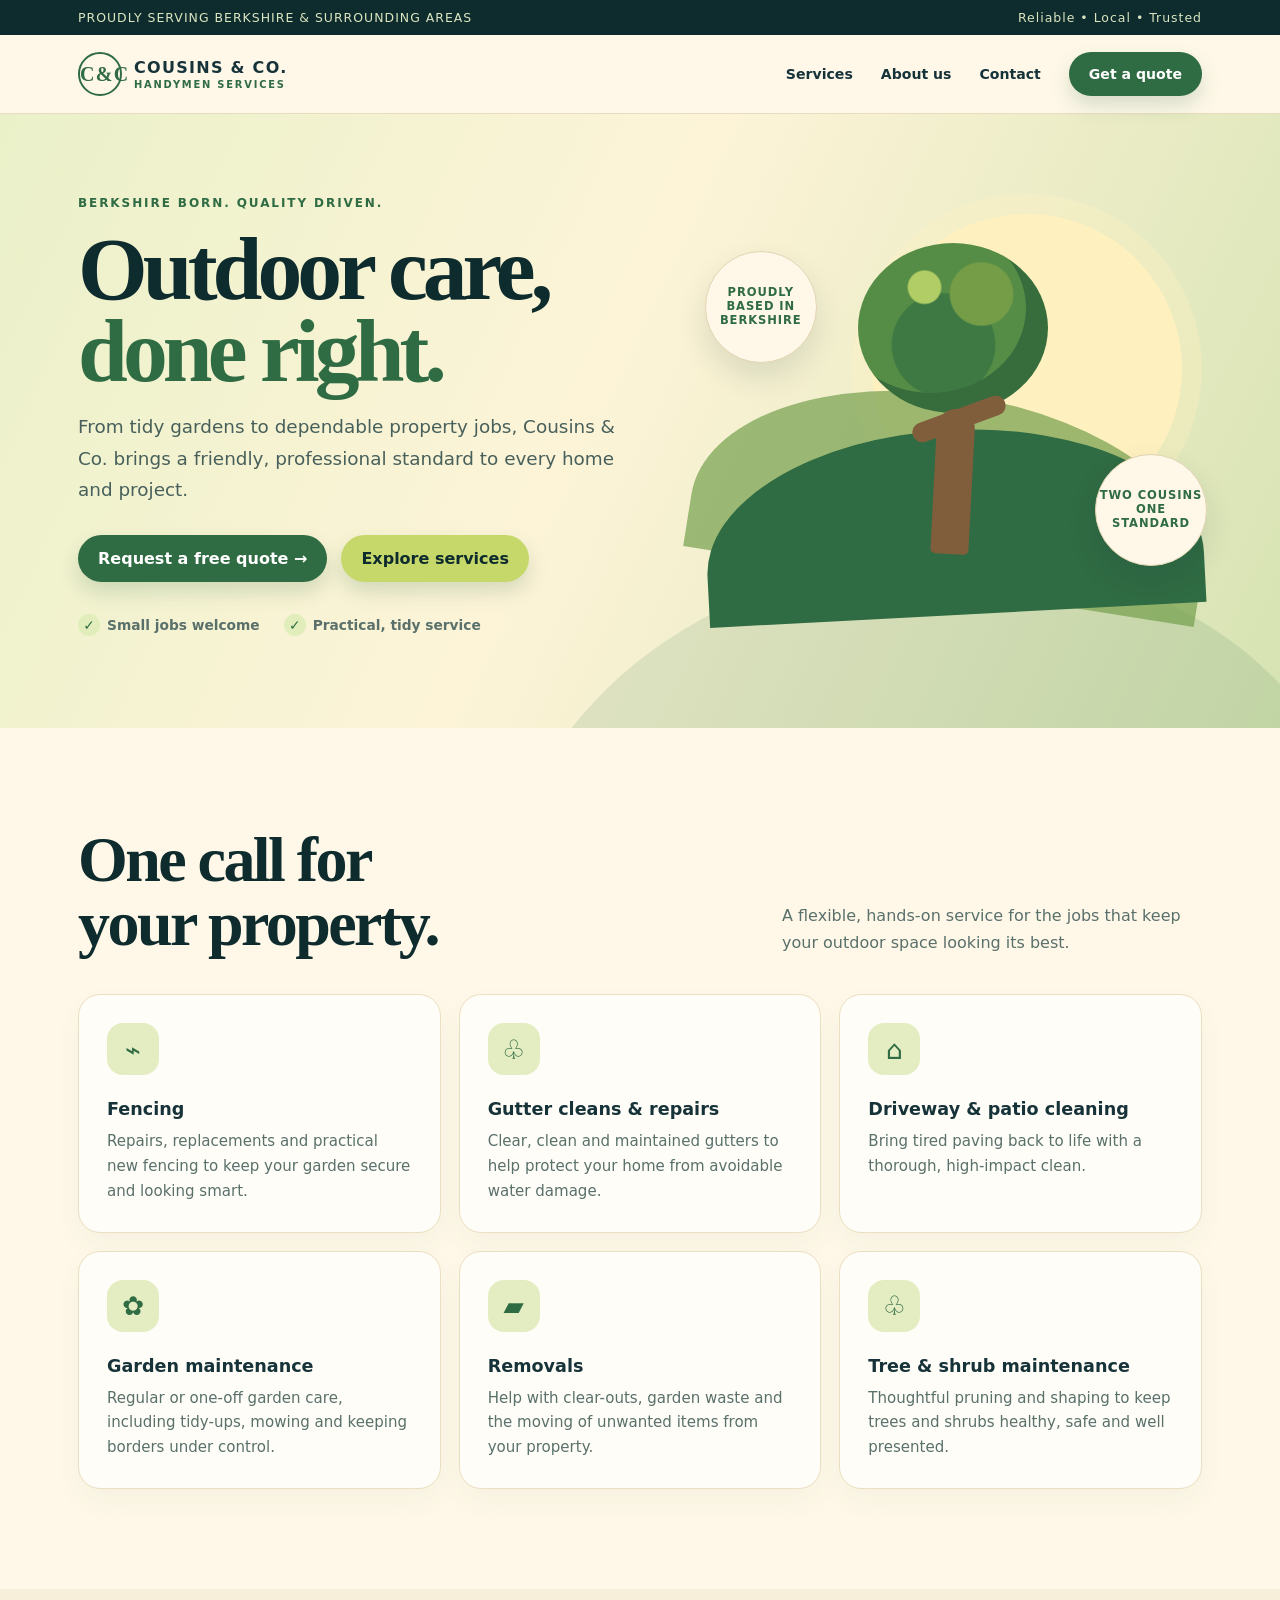
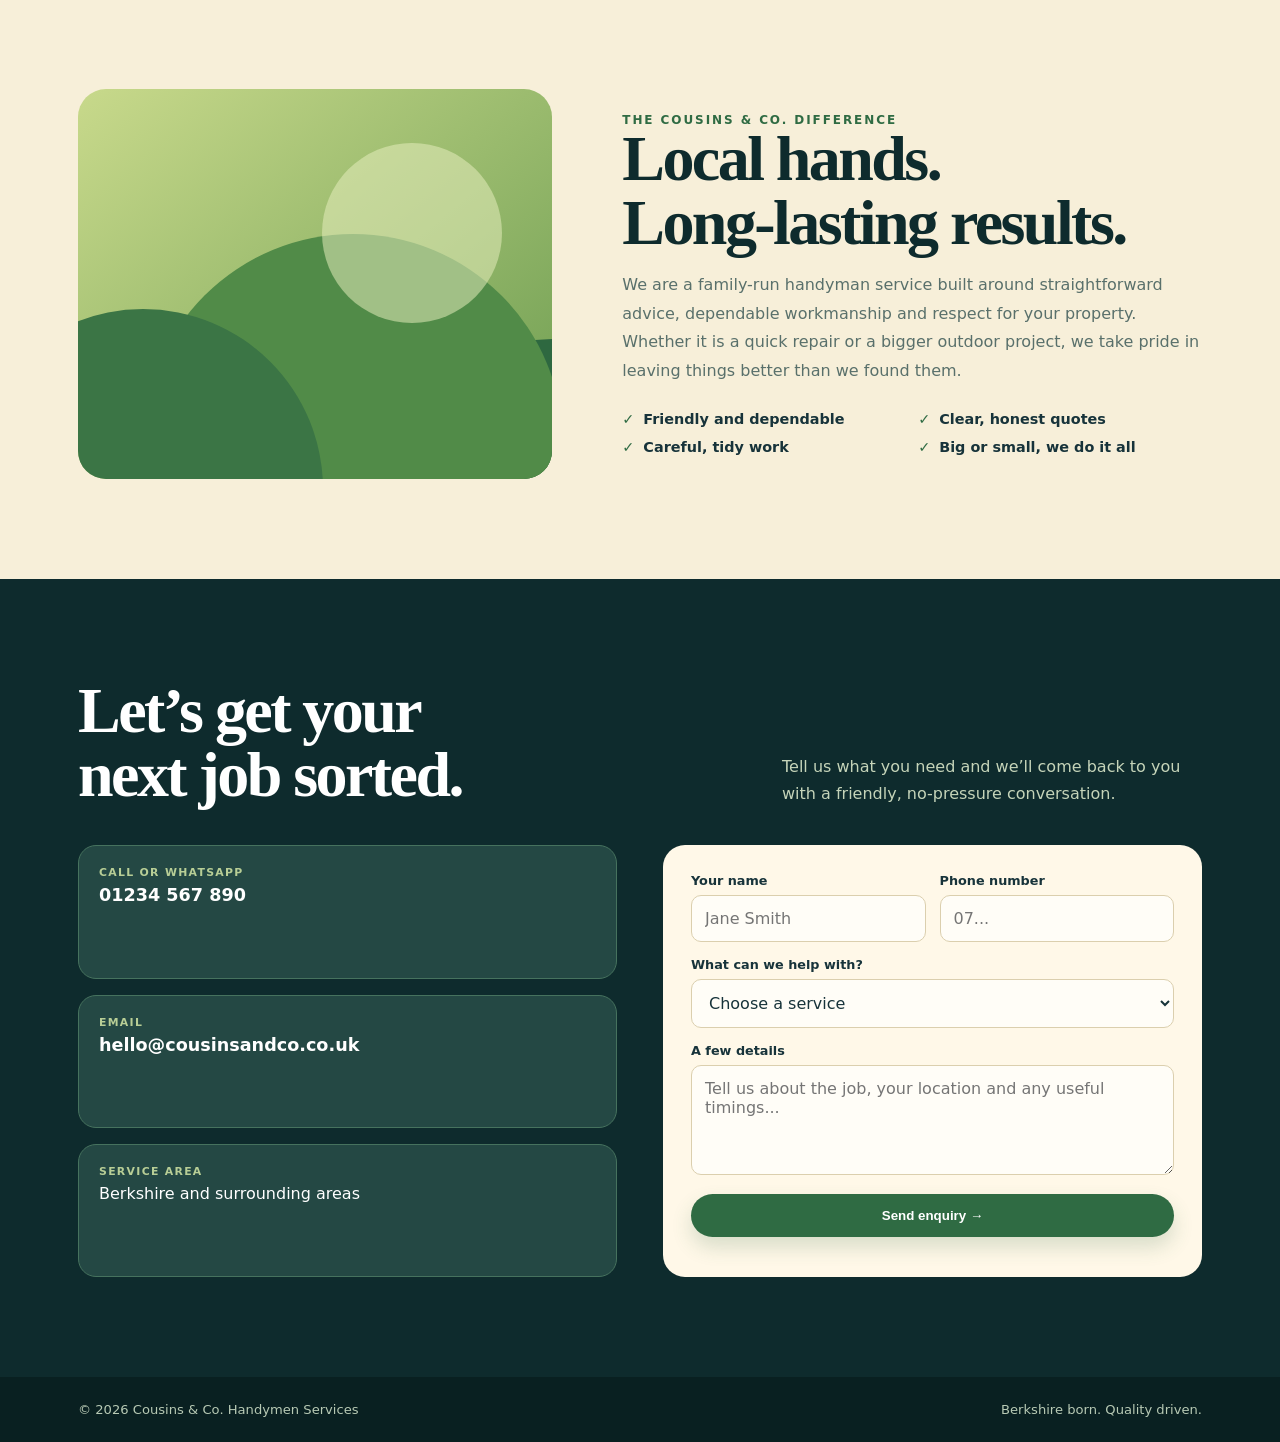
==== index.html @ 0cffedc6 "Rename cousins-and-co-draft.html to index.html" ====
<!doctype html>
<html lang="en">
<head>
<meta charset="utf-8" />
<meta name="viewport" content="width=device-width, initial-scale=1" />
<title>Cousins & Co. | Handymen Services</title>
<meta name="description" content="Cousins & Co. — reliable, local handyman and outdoor care services across Berkshire." />
<style>
:root{--ink:#17333a;--deep:#0e2b2d;--forest:#2f6b43;--leaf:#7ea84d;--lime:#c7d86b;--cream:#fff8e8;--sand:#f1ddae;--muted:#59706b;--white:#fff}*{box-sizing:border-box}html{scroll-behavior:smooth}body{margin:0;color:var(--ink);font-family:Inter,ui-sans-serif,system-ui,-apple-system,"Segoe UI",sans-serif;background:var(--cream)}a{text-decoration:none;color:inherit}.container{max-width:1180px;margin:auto;padding:0 28px}.topline{background:var(--deep);color:#dbe6c0;font-size:.78rem;letter-spacing:.08em}.topline .container{display:flex;justify-content:space-between;gap:20px;padding-top:10px;padding-bottom:10px}.nav{position:sticky;top:0;z-index:10;background:rgba(255,248,232,.94);backdrop-filter:blur(12px);border-bottom:1px solid #eadcbf}.nav .container{height:78px;display:flex;align-items:center;justify-content:space-between}.brand{display:flex;align-items:center;gap:12px;font-weight:900;letter-spacing:.08em}.brandmark{width:44px;height:44px;border:2px solid var(--forest);border-radius:50%;display:grid;place-items:center;color:var(--forest);font-family:Georgia,serif;font-size:20px}.brand small{display:block;color:var(--forest);font-size:.62rem;letter-spacing:.18em;margin-top:2px}.links{display:flex;align-items:center;gap:28px;font-size:.88rem;font-weight:700}.links a:hover{color:var(--forest)}.button{display:inline-flex;align-items:center;justify-content:center;gap:8px;padding:14px 20px;border-radius:999px;background:var(--forest);color:#fff;font-weight:800;border:0;box-shadow:0 10px 20px #2f6b4330;transition:.2s}.button:hover{background:#245536;transform:translateY(-2px)}.button.alt{background:var(--lime);color:var(--deep)}.hero{position:relative;overflow:hidden;background:linear-gradient(115deg,#eaf1c9 0%,#fdf4d8 46%,#d6e3b2 100%);padding:82px 0 92px}.hero:after{content:"";position:absolute;inset:auto -5% -170px 38%;height:340px;background:var(--forest);border-radius:50% 50% 0 0/100% 100% 0 0;opacity:.12;transform:rotate(-6deg)}.hero-grid{display:grid;grid-template-columns:1.06fr .94fr;align-items:center;gap:66px;position:relative;z-index:1}.eyebrow{color:var(--forest);font-weight:900;letter-spacing:.16em;text-transform:uppercase;font-size:.75rem}.hero h1{font-family:Georgia,serif;font-size:clamp(3.1rem,7vw,6.2rem);line-height:.92;margin:18px 0;color:var(--deep);letter-spacing:-.055em}.hero h1 em{color:var(--forest);font-style:normal}.hero p{font-size:1.15rem;line-height:1.7;max-width:570px;color:#48605b}.actions{display:flex;gap:14px;flex-wrap:wrap;margin-top:30px}.trust{display:flex;gap:24px;flex-wrap:wrap;margin-top:32px;color:var(--muted);font-size:.86rem;font-weight:700}.trust span:before{content:"✓";display:inline-grid;place-items:center;width:22px;height:22px;margin-right:7px;border-radius:50%;background:#e1edbb;color:var(--forest);font-weight:900}.illustration{min-height:440px;position:relative;display:grid;place-items:center}.sun{position:absolute;width:310px;height:310px;border-radius:50%;background:#fff0bf;right:4%;top:4%;box-shadow:0 0 0 20px #fff0bf55}.hill{position:absolute;bottom:21px;width:100%;height:185px;background:var(--forest);border-radius:55% 55% 0 0/80% 80% 0 0;transform:rotate(-3deg)}.hill.two{bottom:52px;background:#75a04e;opacity:.7;transform:rotate(9deg) scale(1.04)}.tree{position:relative;z-index:2;margin-top:-35px}.crown{width:190px;height:170px;border-radius:50%;background:radial-gradient(circle at 35% 26%,#b1cd65 0 9%,transparent 10%),radial-gradient(circle at 65% 30%,#759d47 0 18%,transparent 19%),radial-gradient(circle at 45% 60%,#3e7943 0 35%,transparent 36%),#568d46;box-shadow:inset -22px -20px 0 #376c3c}.trunk{height:145px;width:38px;background:#805e3c;margin:-4px auto 0;border-radius:20px 20px 5px 5px;transform:rotate(3deg)}.branch{height:20px;width:98px;background:#805e3c;position:absolute;top:166px;left:52px;transform:rotate(-20deg);border-radius:20px}.badge{position:absolute;z-index:3;background:#fff8e8;border:1px solid #e3d4b2;border-radius:50%;width:112px;height:112px;display:grid;place-items:center;text-align:center;font-size:.72rem;line-height:1.2;font-weight:900;letter-spacing:.08em;color:var(--forest);box-shadow:0 14px 30px #17333a1f}.badge.one{left:0;top:55px}.badge.two{right:-5px;bottom:70px}.section{padding:100px 0}.section.alt{background:#f7efd9}.section-head{display:flex;justify-content:space-between;align-items:end;gap:30px;margin-bottom:38px}.section h2{font-family:Georgia,serif;font-size:clamp(2.3rem,5vw,4rem);line-height:1;margin:0;color:var(--deep);letter-spacing:-.04em}.section-head p{max-width:420px;color:var(--muted);line-height:1.7;margin:0}.cards{display:grid;grid-template-columns:repeat(3,1fr);gap:18px}.card{background:#fffdf7;border:1px solid #ebdfc2;border-radius:22px;padding:28px;min-height:230px;box-shadow:0 12px 28px #315a3b0b;transition:.25s}.card:hover{transform:translateY(-5px);box-shadow:0 18px 36px #315a3b1c}.icon{width:52px;height:52px;border-radius:16px;display:grid;place-items:center;background:#e4edc1;color:var(--forest);font-size:1.65rem;margin-bottom:24px}.card h3{margin:0 0 10px;font-size:1.1rem}.card p{color:var(--muted);line-height:1.65;margin:0;font-size:.94rem}.about{display:grid;grid-template-columns:.9fr 1.1fr;gap:70px;align-items:center}.about-art{min-height:390px;border-radius:28px;background:linear-gradient(140deg,#c8d98b,#6d9d51);position:relative;overflow:hidden}.about-art:before,.about-art:after{content:"";position:absolute;border-radius:50%;background:#3b7545}.about-art:before{width:360px;height:360px;left:-115px;bottom:-190px;box-shadow:210px -45px 0 30px #518b48,410px 30px 0 0 #2e6840}.about-art:after{width:180px;height:180px;right:50px;top:54px;background:#e7efbd88}.about-copy p{color:var(--muted);line-height:1.8}.ticks{display:grid;grid-template-columns:1fr 1fr;gap:12px;margin:25px 0 0;padding:0;list-style:none}.ticks li{font-weight:800;font-size:.9rem}.ticks li:before{content:"✓";color:var(--forest);margin-right:9px}.contact{background:var(--deep);color:white}.contact h2{color:white}.contact .section-head p{color:#c5d4b9}.contact-grid{display:grid;grid-template-columns:1fr 1fr;gap:46px}.contact-details{display:grid;gap:16px}.contact-item{background:#244844;border:1px solid #46725e;border-radius:18px;padding:20px}.contact-item small{display:block;color:#b8ce96;text-transform:uppercase;letter-spacing:.12em;font-weight:800;font-size:.68rem;margin-bottom:6px}.contact-item a{font-size:1.1rem;font-weight:800}.form{background:#fff8e8;color:var(--ink);padding:28px;border-radius:22px}.form-row{display:grid;grid-template-columns:1fr 1fr;gap:14px}.form label{font-size:.8rem;font-weight:800;display:block;margin:0 0 7px}.form input,.form textarea,.form select{width:100%;border:1px solid #dbcfae;border-radius:10px;padding:13px;background:#fffdf7;color:var(--ink);font:inherit;margin-bottom:15px}.form textarea{min-height:110px;resize:vertical}.form .button{width:100%;cursor:pointer}.footer{background:#092021;color:#b7c9b4;padding:25px 0;font-size:.82rem}.footer .container{display:flex;justify-content:space-between;gap:20px}.mobile{display:none}@media(max-width:800px){.topline .container{justify-content:center}.topline .container span:last-child{display:none}.links{display:none}.mobile{display:inline-flex}.hero{padding:60px 0}.hero-grid,.about,.contact-grid{grid-template-columns:1fr;gap:40px}.illustration{min-height:330px;transform:scale(.84)}.cards{grid-template-columns:1fr 1fr}.section{padding:70px 0}.section-head{display:block}.section-head p{margin-top:16px}.footer .container{display:block}.footer .container span{display:block;margin-top:8px}}@media(max-width:510px){.container{padding:0 20px}.cards{grid-template-columns:1fr}.hero h1{font-size:3.3rem}.form-row{grid-template-columns:1fr}.trust{gap:12px}.badge.one{left:-15px}.badge.two{right:-18px}}
</style>
</head>
<body>
<div class="topline"><div class="container"><span>PROUDLY SERVING BERKSHIRE & SURROUNDING AREAS</span><span>Reliable • Local • Trusted</span></div></div>
<nav class="nav"><div class="container"><a class="brand" href="#top"><span class="brandmark">C&C</span><span>COUSINS & CO.<small>HANDYMEN SERVICES</small></span></a><div class="links"><a href="#services">Services</a><a href="#about">About us</a><a href="#contact">Contact</a><a class="button" href="#contact">Get a quote</a></div><a class="button mobile" href="#contact">Quote</a></div></nav>
<main id="top">
<section class="hero"><div class="container hero-grid"><div><div class="eyebrow">Berkshire born. Quality driven.</div><h1>Outdoor care, <em>done right.</em></h1><p>From tidy gardens to dependable property jobs, Cousins & Co. brings a friendly, professional standard to every home and project.</p><div class="actions"><a class="button" href="#contact">Request a free quote →</a><a class="button alt" href="#services">Explore services</a></div><div class="trust"><span>Small jobs welcome</span><span>Practical, tidy service</span></div></div><div class="illustration"><div class="sun"></div><div class="hill two"></div><div class="hill"></div><div class="tree"><div class="crown"></div><div class="branch"></div><div class="trunk"></div></div><div class="badge one">PROUDLY<br>BASED IN<br>BERKSHIRE</div><div class="badge two">TWO COUSINS<br>ONE STANDARD</div></div></div></section>
<section class="section" id="services"><div class="container"><div class="section-head"><h2>One call for<br>your property.</h2><p>A flexible, hands-on service for the jobs that keep your outdoor space looking its best.</p></div><div class="cards"><article class="card"><div class="icon">⌁</div><h3>Fencing</h3><p>Repairs, replacements and practical new fencing to keep your garden secure and looking smart.</p></article><article class="card"><div class="icon">♧</div><h3>Gutter cleans & repairs</h3><p>Clear, clean and maintained gutters to help protect your home from avoidable water damage.</p></article><article class="card"><div class="icon">⌂</div><h3>Driveway & patio cleaning</h3><p>Bring tired paving back to life with a thorough, high-impact clean.</p></article><article class="card"><div class="icon">✿</div><h3>Garden maintenance</h3><p>Regular or one-off garden care, including tidy-ups, mowing and keeping borders under control.</p></article><article class="card"><div class="icon">▰</div><h3>Removals</h3><p>Help with clear-outs, garden waste and the moving of unwanted items from your property.</p></article><article class="card"><div class="icon">♧</div><h3>Tree & shrub maintenance</h3><p>Thoughtful pruning and shaping to keep trees and shrubs healthy, safe and well presented.</p></article></div></div></section>
<section class="section alt" id="about"><div class="container about"><div class="about-art"></div><div class="about-copy"><div class="eyebrow">The Cousins & Co. difference</div><h2>Local hands.<br>Long-lasting results.</h2><p>We are a family-run handyman service built around straightforward advice, dependable workmanship and respect for your property. Whether it is a quick repair or a bigger outdoor project, we take pride in leaving things better than we found them.</p><ul class="ticks"><li>Friendly and dependable</li><li>Clear, honest quotes</li><li>Careful, tidy work</li><li>Big or small, we do it all</li></ul></div></div></section>
<section class="section contact" id="contact"><div class="container"><div class="section-head"><h2>Let’s get your<br>next job sorted.</h2><p>Tell us what you need and we’ll come back to you with a friendly, no-pressure conversation.</p></div><div class="contact-grid"><div class="contact-details"><div class="contact-item"><small>Call or WhatsApp</small><a href="tel:+441234567890">01234 567 890</a></div><div class="contact-item"><small>Email</small><a href="mailto:hello@cousinsandco.co.uk">hello@cousinsandco.co.uk</a></div><div class="contact-item"><small>Service area</small><span>Berkshire and surrounding areas</span></div></div><form class="form" onsubmit="event.preventDefault(); document.querySelector('#form-note').textContent='Thanks — your enquiry is ready to send. Connect this form to your preferred inbox or CRM.'"><div class="form-row"><div><label for="name">Your name</label><input id="name" required placeholder="Jane Smith"></div><div><label for="phone">Phone number</label><input id="phone" placeholder="07..." type="tel"></div></div><label for="service">What can we help with?</label><select id="service"><option>Choose a service</option><option>Garden maintenance</option><option>Tree & shrub maintenance</option><option>Fencing</option><option>Gutter cleans & repairs</option><option>Driveway & patio cleaning</option><option>Removals</option><option>Something else</option></select><label for="message">A few details</label><textarea id="message" placeholder="Tell us about the job, your location and any useful timings..."></textarea><button class="button" type="submit">Send enquiry →</button><p id="form-note" style="font-size:.8rem;color:#59706b;margin:12px 0 0"></p></form></div></div></section>
</main><footer class="footer"><div class="container"><span>© 2026 Cousins & Co. Handymen Services</span><span>Berkshire born. Quality driven.</span></div></footer>
</body></html>
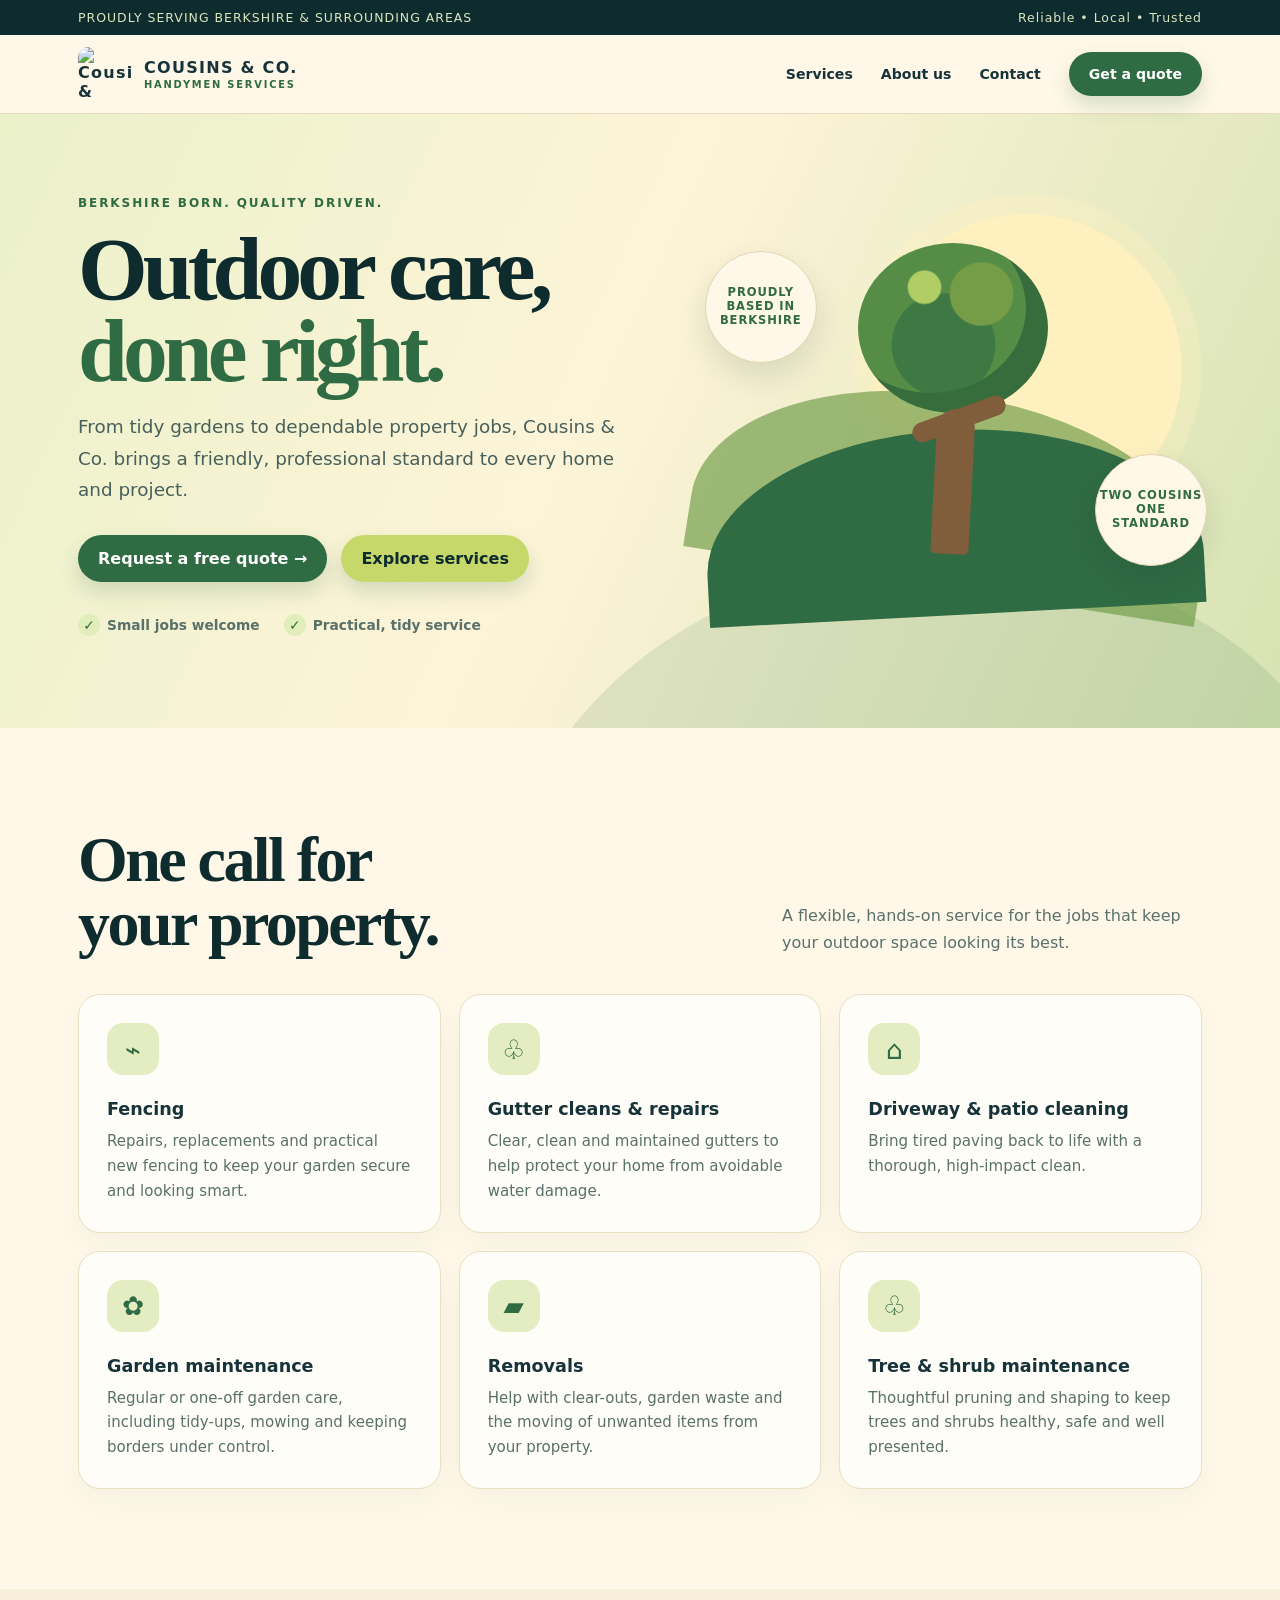
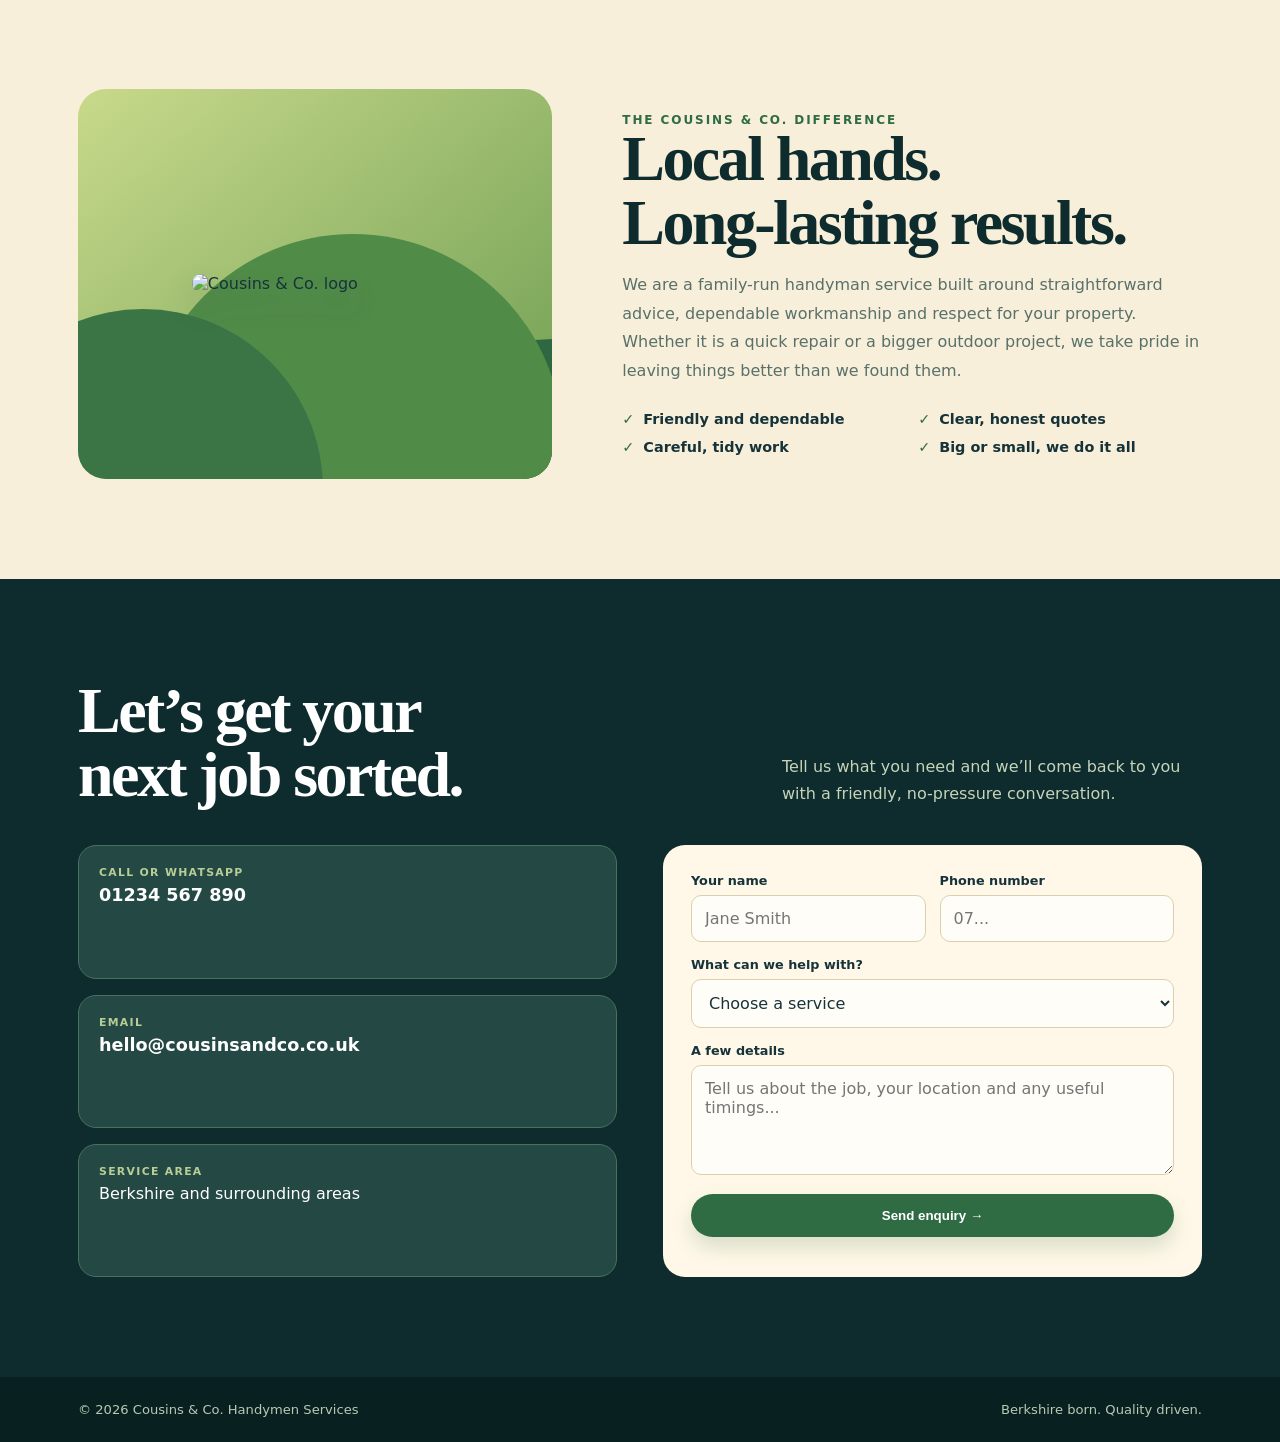
==== commit a0baeee8: "Rename cousins-and-co-draft-v2.html to index.html" ====
--- a/index.html
+++ b/index.html
@@ -1,21 +1,19 @@
 <!doctype html>
 <html lang="en">
 <head>
-<meta charset="utf-8" />
-<meta name="viewport" content="width=device-width, initial-scale=1" />
+<meta charset="utf-8"><meta name="viewport" content="width=device-width,initial-scale=1">
 <title>Cousins & Co. | Handymen Services</title>
-<meta name="description" content="Cousins & Co. — reliable, local handyman and outdoor care services across Berkshire." />
+<meta name="description" content="Reliable local handyman and outdoor care services across Berkshire.">
 <style>
-:root{--ink:#17333a;--deep:#0e2b2d;--forest:#2f6b43;--leaf:#7ea84d;--lime:#c7d86b;--cream:#fff8e8;--sand:#f1ddae;--muted:#59706b;--white:#fff}*{box-sizing:border-box}html{scroll-behavior:smooth}body{margin:0;color:var(--ink);font-family:Inter,ui-sans-serif,system-ui,-apple-system,"Segoe UI",sans-serif;background:var(--cream)}a{text-decoration:none;color:inherit}.container{max-width:1180px;margin:auto;padding:0 28px}.topline{background:var(--deep);color:#dbe6c0;font-size:.78rem;letter-spacing:.08em}.topline .container{display:flex;justify-content:space-between;gap:20px;padding-top:10px;padding-bottom:10px}.nav{position:sticky;top:0;z-index:10;background:rgba(255,248,232,.94);backdrop-filter:blur(12px);border-bottom:1px solid #eadcbf}.nav .container{height:78px;display:flex;align-items:center;justify-content:space-between}.brand{display:flex;align-items:center;gap:12px;font-weight:900;letter-spacing:.08em}.brandmark{width:44px;height:44px;border:2px solid var(--forest);border-radius:50%;display:grid;place-items:center;color:var(--forest);font-family:Georgia,serif;font-size:20px}.brand small{display:block;color:var(--forest);font-size:.62rem;letter-spacing:.18em;margin-top:2px}.links{display:flex;align-items:center;gap:28px;font-size:.88rem;font-weight:700}.links a:hover{color:var(--forest)}.button{display:inline-flex;align-items:center;justify-content:center;gap:8px;padding:14px 20px;border-radius:999px;background:var(--forest);color:#fff;font-weight:800;border:0;box-shadow:0 10px 20px #2f6b4330;transition:.2s}.button:hover{background:#245536;transform:translateY(-2px)}.button.alt{background:var(--lime);color:var(--deep)}.hero{position:relative;overflow:hidden;background:linear-gradient(115deg,#eaf1c9 0%,#fdf4d8 46%,#d6e3b2 100%);padding:82px 0 92px}.hero:after{content:"";position:absolute;inset:auto -5% -170px 38%;height:340px;background:var(--forest);border-radius:50% 50% 0 0/100% 100% 0 0;opacity:.12;transform:rotate(-6deg)}.hero-grid{display:grid;grid-template-columns:1.06fr .94fr;align-items:center;gap:66px;position:relative;z-index:1}.eyebrow{color:var(--forest);font-weight:900;letter-spacing:.16em;text-transform:uppercase;font-size:.75rem}.hero h1{font-family:Georgia,serif;font-size:clamp(3.1rem,7vw,6.2rem);line-height:.92;margin:18px 0;color:var(--deep);letter-spacing:-.055em}.hero h1 em{color:var(--forest);font-style:normal}.hero p{font-size:1.15rem;line-height:1.7;max-width:570px;color:#48605b}.actions{display:flex;gap:14px;flex-wrap:wrap;margin-top:30px}.trust{display:flex;gap:24px;flex-wrap:wrap;margin-top:32px;color:var(--muted);font-size:.86rem;font-weight:700}.trust span:before{content:"✓";display:inline-grid;place-items:center;width:22px;height:22px;margin-right:7px;border-radius:50%;background:#e1edbb;color:var(--forest);font-weight:900}.illustration{min-height:440px;position:relative;display:grid;place-items:center}.sun{position:absolute;width:310px;height:310px;border-radius:50%;background:#fff0bf;right:4%;top:4%;box-shadow:0 0 0 20px #fff0bf55}.hill{position:absolute;bottom:21px;width:100%;height:185px;background:var(--forest);border-radius:55% 55% 0 0/80% 80% 0 0;transform:rotate(-3deg)}.hill.two{bottom:52px;background:#75a04e;opacity:.7;transform:rotate(9deg) scale(1.04)}.tree{position:relative;z-index:2;margin-top:-35px}.crown{width:190px;height:170px;border-radius:50%;background:radial-gradient(circle at 35% 26%,#b1cd65 0 9%,transparent 10%),radial-gradient(circle at 65% 30%,#759d47 0 18%,transparent 19%),radial-gradient(circle at 45% 60%,#3e7943 0 35%,transparent 36%),#568d46;box-shadow:inset -22px -20px 0 #376c3c}.trunk{height:145px;width:38px;background:#805e3c;margin:-4px auto 0;border-radius:20px 20px 5px 5px;transform:rotate(3deg)}.branch{height:20px;width:98px;background:#805e3c;position:absolute;top:166px;left:52px;transform:rotate(-20deg);border-radius:20px}.badge{position:absolute;z-index:3;background:#fff8e8;border:1px solid #e3d4b2;border-radius:50%;width:112px;height:112px;display:grid;place-items:center;text-align:center;font-size:.72rem;line-height:1.2;font-weight:900;letter-spacing:.08em;color:var(--forest);box-shadow:0 14px 30px #17333a1f}.badge.one{left:0;top:55px}.badge.two{right:-5px;bottom:70px}.section{padding:100px 0}.section.alt{background:#f7efd9}.section-head{display:flex;justify-content:space-between;align-items:end;gap:30px;margin-bottom:38px}.section h2{font-family:Georgia,serif;font-size:clamp(2.3rem,5vw,4rem);line-height:1;margin:0;color:var(--deep);letter-spacing:-.04em}.section-head p{max-width:420px;color:var(--muted);line-height:1.7;margin:0}.cards{display:grid;grid-template-columns:repeat(3,1fr);gap:18px}.card{background:#fffdf7;border:1px solid #ebdfc2;border-radius:22px;padding:28px;min-height:230px;box-shadow:0 12px 28px #315a3b0b;transition:.25s}.card:hover{transform:translateY(-5px);box-shadow:0 18px 36px #315a3b1c}.icon{width:52px;height:52px;border-radius:16px;display:grid;place-items:center;background:#e4edc1;color:var(--forest);font-size:1.65rem;margin-bottom:24px}.card h3{margin:0 0 10px;font-size:1.1rem}.card p{color:var(--muted);line-height:1.65;margin:0;font-size:.94rem}.about{display:grid;grid-template-columns:.9fr 1.1fr;gap:70px;align-items:center}.about-art{min-height:390px;border-radius:28px;background:linear-gradient(140deg,#c8d98b,#6d9d51);position:relative;overflow:hidden}.about-art:before,.about-art:after{content:"";position:absolute;border-radius:50%;background:#3b7545}.about-art:before{width:360px;height:360px;left:-115px;bottom:-190px;box-shadow:210px -45px 0 30px #518b48,410px 30px 0 0 #2e6840}.about-art:after{width:180px;height:180px;right:50px;top:54px;background:#e7efbd88}.about-copy p{color:var(--muted);line-height:1.8}.ticks{display:grid;grid-template-columns:1fr 1fr;gap:12px;margin:25px 0 0;padding:0;list-style:none}.ticks li{font-weight:800;font-size:.9rem}.ticks li:before{content:"✓";color:var(--forest);margin-right:9px}.contact{background:var(--deep);color:white}.contact h2{color:white}.contact .section-head p{color:#c5d4b9}.contact-grid{display:grid;grid-template-columns:1fr 1fr;gap:46px}.contact-details{display:grid;gap:16px}.contact-item{background:#244844;border:1px solid #46725e;border-radius:18px;padding:20px}.contact-item small{display:block;color:#b8ce96;text-transform:uppercase;letter-spacing:.12em;font-weight:800;font-size:.68rem;margin-bottom:6px}.contact-item a{font-size:1.1rem;font-weight:800}.form{background:#fff8e8;color:var(--ink);padding:28px;border-radius:22px}.form-row{display:grid;grid-template-columns:1fr 1fr;gap:14px}.form label{font-size:.8rem;font-weight:800;display:block;margin:0 0 7px}.form input,.form textarea,.form select{width:100%;border:1px solid #dbcfae;border-radius:10px;padding:13px;background:#fffdf7;color:var(--ink);font:inherit;margin-bottom:15px}.form textarea{min-height:110px;resize:vertical}.form .button{width:100%;cursor:pointer}.footer{background:#092021;color:#b7c9b4;padding:25px 0;font-size:.82rem}.footer .container{display:flex;justify-content:space-between;gap:20px}.mobile{display:none}@media(max-width:800px){.topline .container{justify-content:center}.topline .container span:last-child{display:none}.links{display:none}.mobile{display:inline-flex}.hero{padding:60px 0}.hero-grid,.about,.contact-grid{grid-template-columns:1fr;gap:40px}.illustration{min-height:330px;transform:scale(.84)}.cards{grid-template-columns:1fr 1fr}.section{padding:70px 0}.section-head{display:block}.section-head p{margin-top:16px}.footer .container{display:block}.footer .container span{display:block;margin-top:8px}}@media(max-width:510px){.container{padding:0 20px}.cards{grid-template-columns:1fr}.hero h1{font-size:3.3rem}.form-row{grid-template-columns:1fr}.trust{gap:12px}.badge.one{left:-15px}.badge.two{right:-18px}}
+:root{--ink:#17333a;--deep:#0e2b2d;--forest:#2f6b43;--leaf:#7ea84d;--lime:#c7d86b;--cream:#fff8e8;--sand:#f1ddae;--muted:#59706b;--white:#fff}*{box-sizing:border-box}html{scroll-behavior:smooth}body{margin:0;color:var(--ink);font-family:Inter,system-ui,-apple-system,"Segoe UI",sans-serif;background:var(--cream)}a{text-decoration:none;color:inherit}.container{max-width:1180px;margin:auto;padding:0 28px}.topline{background:var(--deep);color:#dbe6c0;font-size:.78rem;letter-spacing:.08em}.topline .container{display:flex;justify-content:space-between;padding-top:10px;padding-bottom:10px}.nav{position:sticky;top:0;z-index:10;background:#fff8e8ee;backdrop-filter:blur(12px);border-bottom:1px solid #eadcbf}.nav .container{height:78px;display:flex;align-items:center;justify-content:space-between}.brand{display:flex;align-items:center;gap:12px;font-weight:900;letter-spacing:.08em}.brand img{width:54px;height:54px;object-fit:contain;border-radius:10px}.brand small{display:block;color:var(--forest);font-size:.62rem;letter-spacing:.18em;margin-top:2px}.links{display:flex;align-items:center;gap:28px;font-size:.88rem;font-weight:700}.links a:hover{color:var(--forest)}.button{display:inline-flex;align-items:center;justify-content:center;padding:14px 20px;border-radius:999px;background:var(--forest);color:#fff;font-weight:800;border:0;box-shadow:0 10px 20px #2f6b4330;transition:.2s}.button:hover{background:#245536;transform:translateY(-2px)}.button.alt{background:var(--lime);color:var(--deep)}.hero{position:relative;overflow:hidden;background:linear-gradient(115deg,#eaf1c9,#fdf4d8 46%,#d6e3b2);padding:82px 0 92px}.hero:after{content:"";position:absolute;inset:auto -5% -170px 38%;height:340px;background:var(--forest);border-radius:50% 50% 0 0/100% 100% 0 0;opacity:.12;transform:rotate(-6deg)}.hero-grid{display:grid;grid-template-columns:1.06fr .94fr;align-items:center;gap:66px;position:relative;z-index:1}.eyebrow{color:var(--forest);font-weight:900;letter-spacing:.16em;text-transform:uppercase;font-size:.75rem}.hero h1{font-family:Georgia,serif;font-size:clamp(3.1rem,7vw,6.2rem);line-height:.92;margin:18px 0;color:var(--deep);letter-spacing:-.055em}.hero h1 em{color:var(--forest);font-style:normal}.hero p{font-size:1.15rem;line-height:1.7;max-width:570px;color:#48605b}.actions{display:flex;gap:14px;flex-wrap:wrap;margin-top:30px}.trust{display:flex;gap:24px;flex-wrap:wrap;margin-top:32px;color:var(--muted);font-size:.86rem;font-weight:700}.trust span:before{content:"✓";display:inline-grid;place-items:center;width:22px;height:22px;margin-right:7px;border-radius:50%;background:#e1edbb;color:var(--forest)}.illustration{min-height:440px;position:relative;display:grid;place-items:center}.sun{position:absolute;width:310px;height:310px;border-radius:50%;background:#fff0bf;right:4%;top:4%;box-shadow:0 0 0 20px #fff0bf55}.hill{position:absolute;bottom:21px;width:100%;height:185px;background:var(--forest);border-radius:55% 55% 0 0/80% 80% 0 0;transform:rotate(-3deg)}.hill.two{bottom:52px;background:#75a04e;opacity:.7;transform:rotate(9deg) scale(1.04)}.tree{position:relative;z-index:2;margin-top:-35px}.crown{width:190px;height:170px;border-radius:50%;background:radial-gradient(circle at 35% 26%,#b1cd65 0 9%,transparent 10%),radial-gradient(circle at 65% 30%,#759d47 0 18%,transparent 19%),radial-gradient(circle at 45% 60%,#3e7943 0 35%,transparent 36%),#568d46;box-shadow:inset -22px -20px 0 #376c3c}.trunk{height:145px;width:38px;background:#805e3c;margin:-4px auto 0;border-radius:20px 20px 5px 5px;transform:rotate(3deg)}.branch{height:20px;width:98px;background:#805e3c;position:absolute;top:166px;left:52px;transform:rotate(-20deg);border-radius:20px}.badge{position:absolute;z-index:3;background:#fff8e8;border:1px solid #e3d4b2;border-radius:50%;width:112px;height:112px;display:grid;place-items:center;text-align:center;font-size:.72rem;line-height:1.2;font-weight:900;letter-spacing:.08em;color:var(--forest);box-shadow:0 14px 30px #17333a1f}.badge.one{left:0;top:55px}.badge.two{right:-5px;bottom:70px}.section{padding:100px 0}.section.alt{background:#f7efd9}.section-head{display:flex;justify-content:space-between;align-items:end;gap:30px;margin-bottom:38px}.section h2{font-family:Georgia,serif;font-size:clamp(2.3rem,5vw,4rem);line-height:1;margin:0;color:var(--deep);letter-spacing:-.04em}.section-head p{max-width:420px;color:var(--muted);line-height:1.7;margin:0}.cards{display:grid;grid-template-columns:repeat(3,1fr);gap:18px}.card{background:#fffdf7;border:1px solid #ebdfc2;border-radius:22px;padding:28px;min-height:230px;box-shadow:0 12px 28px #315a3b0b;transition:.25s}.card:hover{transform:translateY(-5px);box-shadow:0 18px 36px #315a3b1c}.icon{width:52px;height:52px;border-radius:16px;display:grid;place-items:center;background:#e4edc1;color:var(--forest);font-size:1.65rem;margin-bottom:24px}.card h3{margin:0 0 10px;font-size:1.1rem}.card p{color:var(--muted);line-height:1.65;margin:0;font-size:.94rem}.about{display:grid;grid-template-columns:.9fr 1.1fr;gap:70px;align-items:center}.about-art{min-height:390px;border-radius:28px;background:linear-gradient(140deg,#c8d98b,#6d9d51);position:relative;overflow:hidden;display:grid;place-items:center}.about-art:before{content:"";position:absolute;width:360px;height:360px;left:-115px;bottom:-190px;border-radius:50%;background:#3b7545;box-shadow:210px -45px 0 30px #518b48,410px 30px 0 0 #2e6840}.about-art img{position:relative;z-index:1;width:52%;max-width:250px;filter:drop-shadow(0 15px 14px #17333a30);border-radius:12px}.about-copy p{color:var(--muted);line-height:1.8}.ticks{display:grid;grid-template-columns:1fr 1fr;gap:12px;margin:25px 0 0;padding:0;list-style:none}.ticks li{font-weight:800;font-size:.9rem}.ticks li:before{content:"✓";color:var(--forest);margin-right:9px}.contact{background:var(--deep);color:#fff}.contact h2{color:#fff}.contact .section-head p{color:#c5d4b9}.contact-grid{display:grid;grid-template-columns:1fr 1fr;gap:46px}.contact-details{display:grid;gap:16px}.contact-item{background:#244844;border:1px solid #46725e;border-radius:18px;padding:20px}.contact-item small{display:block;color:#b8ce96;text-transform:uppercase;letter-spacing:.12em;font-weight:800;font-size:.68rem;margin-bottom:6px}.contact-item a{font-size:1.1rem;font-weight:800}.form{background:#fff8e8;color:var(--ink);padding:28px;border-radius:22px}.form-row{display:grid;grid-template-columns:1fr 1fr;gap:14px}.form label{font-size:.8rem;font-weight:800;display:block;margin:0 0 7px}.form input,.form textarea,.form select{width:100%;border:1px solid #dbcfae;border-radius:10px;padding:13px;background:#fffdf7;color:var(--ink);font:inherit;margin-bottom:15px}.form textarea{min-height:110px;resize:vertical}.form .button{width:100%;cursor:pointer}.footer{background:#092021;color:#b7c9b4;padding:25px 0;font-size:.82rem}.footer .container{display:flex;justify-content:space-between;gap:20px}.mobile{display:none}@media(max-width:800px){.topline .container{justify-content:center}.topline .container span:last-child{display:none}.links{display:none}.mobile{display:inline-flex}.hero{padding:60px 0}.hero-grid,.about,.contact-grid{grid-template-columns:1fr;gap:40px}.illustration{min-height:330px;transform:scale(.84)}.cards{grid-template-columns:1fr 1fr}.section{padding:70px 0}.section-head{display:block}.section-head p{margin-top:16px}.footer .container{display:block}.footer .container span{display:block;margin-top:8px}}@media(max-width:510px){.container{padding:0 20px}.cards{grid-template-columns:1fr}.hero h1{font-size:3.3rem}.form-row{grid-template-columns:1fr}.trust{gap:12px}.badge.one{left:-15px}.badge.two{right:-18px}}
 </style>
 </head>
 <body>
 <div class="topline"><div class="container"><span>PROUDLY SERVING BERKSHIRE & SURROUNDING AREAS</span><span>Reliable • Local • Trusted</span></div></div>
-<nav class="nav"><div class="container"><a class="brand" href="#top"><span class="brandmark">C&C</span><span>COUSINS & CO.<small>HANDYMEN SERVICES</small></span></a><div class="links"><a href="#services">Services</a><a href="#about">About us</a><a href="#contact">Contact</a><a class="button" href="#contact">Get a quote</a></div><a class="button mobile" href="#contact">Quote</a></div></nav>
-<main id="top">
-<section class="hero"><div class="container hero-grid"><div><div class="eyebrow">Berkshire born. Quality driven.</div><h1>Outdoor care, <em>done right.</em></h1><p>From tidy gardens to dependable property jobs, Cousins & Co. brings a friendly, professional standard to every home and project.</p><div class="actions"><a class="button" href="#contact">Request a free quote →</a><a class="button alt" href="#services">Explore services</a></div><div class="trust"><span>Small jobs welcome</span><span>Practical, tidy service</span></div></div><div class="illustration"><div class="sun"></div><div class="hill two"></div><div class="hill"></div><div class="tree"><div class="crown"></div><div class="branch"></div><div class="trunk"></div></div><div class="badge one">PROUDLY<br>BASED IN<br>BERKSHIRE</div><div class="badge two">TWO COUSINS<br>ONE STANDARD</div></div></div></section>
+<nav class="nav"><div class="container"><a class="brand" href="#top"><img src="IMG_1798.jpeg" alt="Cousins & Co. logo"><span>COUSINS & CO.<small>HANDYMEN SERVICES</small></span></a><div class="links"><a href="#services">Services</a><a href="#about">About us</a><a href="#contact">Contact</a><a class="button" href="#contact">Get a quote</a></div><a class="button mobile" href="#contact">Quote</a></div></nav>
+<main id="top"><section class="hero"><div class="container hero-grid"><div><div class="eyebrow">Berkshire born. Quality driven.</div><h1>Outdoor care, <em>done right.</em></h1><p>From tidy gardens to dependable property jobs, Cousins & Co. brings a friendly, professional standard to every home and project.</p><div class="actions"><a class="button" href="#contact">Request a free quote →</a><a class="button alt" href="#services">Explore services</a></div><div class="trust"><span>Small jobs welcome</span><span>Practical, tidy service</span></div></div><div class="illustration"><div class="sun"></div><div class="hill two"></div><div class="hill"></div><div class="tree"><div class="crown"></div><div class="branch"></div><div class="trunk"></div></div><div class="badge one">PROUDLY<br>BASED IN<br>BERKSHIRE</div><div class="badge two">TWO COUSINS<br>ONE STANDARD</div></div></div></section>
 <section class="section" id="services"><div class="container"><div class="section-head"><h2>One call for<br>your property.</h2><p>A flexible, hands-on service for the jobs that keep your outdoor space looking its best.</p></div><div class="cards"><article class="card"><div class="icon">⌁</div><h3>Fencing</h3><p>Repairs, replacements and practical new fencing to keep your garden secure and looking smart.</p></article><article class="card"><div class="icon">♧</div><h3>Gutter cleans & repairs</h3><p>Clear, clean and maintained gutters to help protect your home from avoidable water damage.</p></article><article class="card"><div class="icon">⌂</div><h3>Driveway & patio cleaning</h3><p>Bring tired paving back to life with a thorough, high-impact clean.</p></article><article class="card"><div class="icon">✿</div><h3>Garden maintenance</h3><p>Regular or one-off garden care, including tidy-ups, mowing and keeping borders under control.</p></article><article class="card"><div class="icon">▰</div><h3>Removals</h3><p>Help with clear-outs, garden waste and the moving of unwanted items from your property.</p></article><article class="card"><div class="icon">♧</div><h3>Tree & shrub maintenance</h3><p>Thoughtful pruning and shaping to keep trees and shrubs healthy, safe and well presented.</p></article></div></div></section>
-<section class="section alt" id="about"><div class="container about"><div class="about-art"></div><div class="about-copy"><div class="eyebrow">The Cousins & Co. difference</div><h2>Local hands.<br>Long-lasting results.</h2><p>We are a family-run handyman service built around straightforward advice, dependable workmanship and respect for your property. Whether it is a quick repair or a bigger outdoor project, we take pride in leaving things better than we found them.</p><ul class="ticks"><li>Friendly and dependable</li><li>Clear, honest quotes</li><li>Careful, tidy work</li><li>Big or small, we do it all</li></ul></div></div></section>
-<section class="section contact" id="contact"><div class="container"><div class="section-head"><h2>Let’s get your<br>next job sorted.</h2><p>Tell us what you need and we’ll come back to you with a friendly, no-pressure conversation.</p></div><div class="contact-grid"><div class="contact-details"><div class="contact-item"><small>Call or WhatsApp</small><a href="tel:+441234567890">01234 567 890</a></div><div class="contact-item"><small>Email</small><a href="mailto:hello@cousinsandco.co.uk">hello@cousinsandco.co.uk</a></div><div class="contact-item"><small>Service area</small><span>Berkshire and surrounding areas</span></div></div><form class="form" onsubmit="event.preventDefault(); document.querySelector('#form-note').textContent='Thanks — your enquiry is ready to send. Connect this form to your preferred inbox or CRM.'"><div class="form-row"><div><label for="name">Your name</label><input id="name" required placeholder="Jane Smith"></div><div><label for="phone">Phone number</label><input id="phone" placeholder="07..." type="tel"></div></div><label for="service">What can we help with?</label><select id="service"><option>Choose a service</option><option>Garden maintenance</option><option>Tree & shrub maintenance</option><option>Fencing</option><option>Gutter cleans & repairs</option><option>Driveway & patio cleaning</option><option>Removals</option><option>Something else</option></select><label for="message">A few details</label><textarea id="message" placeholder="Tell us about the job, your location and any useful timings..."></textarea><button class="button" type="submit">Send enquiry →</button><p id="form-note" style="font-size:.8rem;color:#59706b;margin:12px 0 0"></p></form></div></div></section>
-</main><footer class="footer"><div class="container"><span>© 2026 Cousins & Co. Handymen Services</span><span>Berkshire born. Quality driven.</span></div></footer>
+<section class="section alt" id="about"><div class="container about"><div class="about-art"><img src="IMG_1798.jpeg" alt="Cousins & Co. logo"></div><div class="about-copy"><div class="eyebrow">The Cousins & Co. difference</div><h2>Local hands.<br>Long-lasting results.</h2><p>We are a family-run handyman service built around straightforward advice, dependable workmanship and respect for your property. Whether it is a quick repair or a bigger outdoor project, we take pride in leaving things better than we found them.</p><ul class="ticks"><li>Friendly and dependable</li><li>Clear, honest quotes</li><li>Careful, tidy work</li><li>Big or small, we do it all</li></ul></div></div></section>
+<section class="section contact" id="contact"><div class="container"><div class="section-head"><h2>Let’s get your<br>next job sorted.</h2><p>Tell us what you need and we’ll come back to you with a friendly, no-pressure conversation.</p></div><div class="contact-grid"><div class="contact-details"><div class="contact-item"><small>Call or WhatsApp</small><a href="tel:+441234567890">01234 567 890</a></div><div class="contact-item"><small>Email</small><a href="mailto:hello@cousinsandco.co.uk">hello@cousinsandco.co.uk</a></div><div class="contact-item"><small>Service area</small><span>Berkshire and surrounding areas</span></div></div><form class="form" onsubmit="event.preventDefault();document.querySelector('#form-note').textContent='Thanks — your enquiry is ready to send. Connect this form to your preferred inbox or CRM.'"><div class="form-row"><div><label for="name">Your name</label><input id="name" required placeholder="Jane Smith"></div><div><label for="phone">Phone number</label><input id="phone" placeholder="07..." type="tel"></div></div><label for="service">What can we help with?</label><select id="service"><option>Choose a service</option><option>Garden maintenance</option><option>Tree & shrub maintenance</option><option>Fencing</option><option>Gutter cleans & repairs</option><option>Driveway & patio cleaning</option><option>Removals</option><option>Something else</option></select><label for="message">A few details</label><textarea id="message" placeholder="Tell us about the job, your location and any useful timings..."></textarea><button class="button" type="submit">Send enquiry →</button><p id="form-note" style="font-size:.8rem;color:#59706b;margin:12px 0 0"></p></form></div></div></section></main>
+<footer class="footer"><div class="container"><span>© 2026 Cousins & Co. Handymen Services</span><span>Berkshire born. Quality driven.</span></div></footer>
 </body></html>
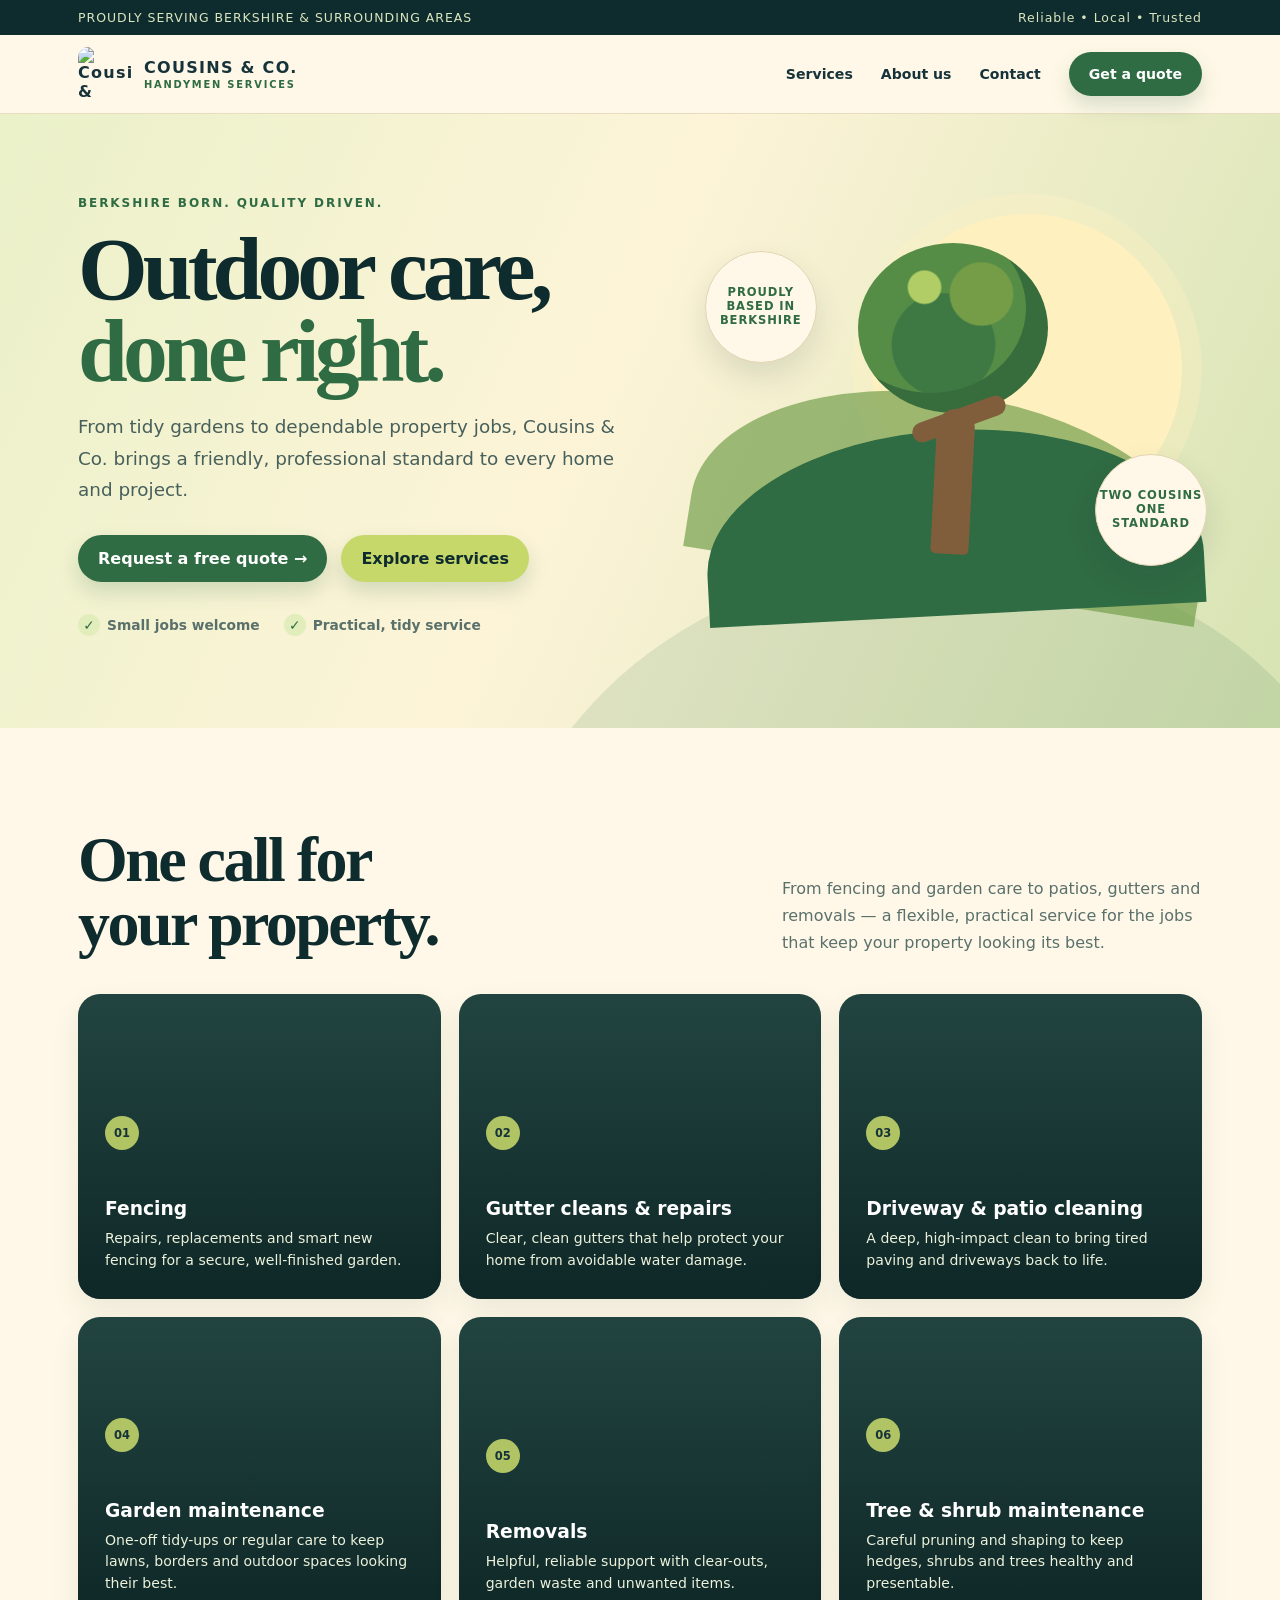
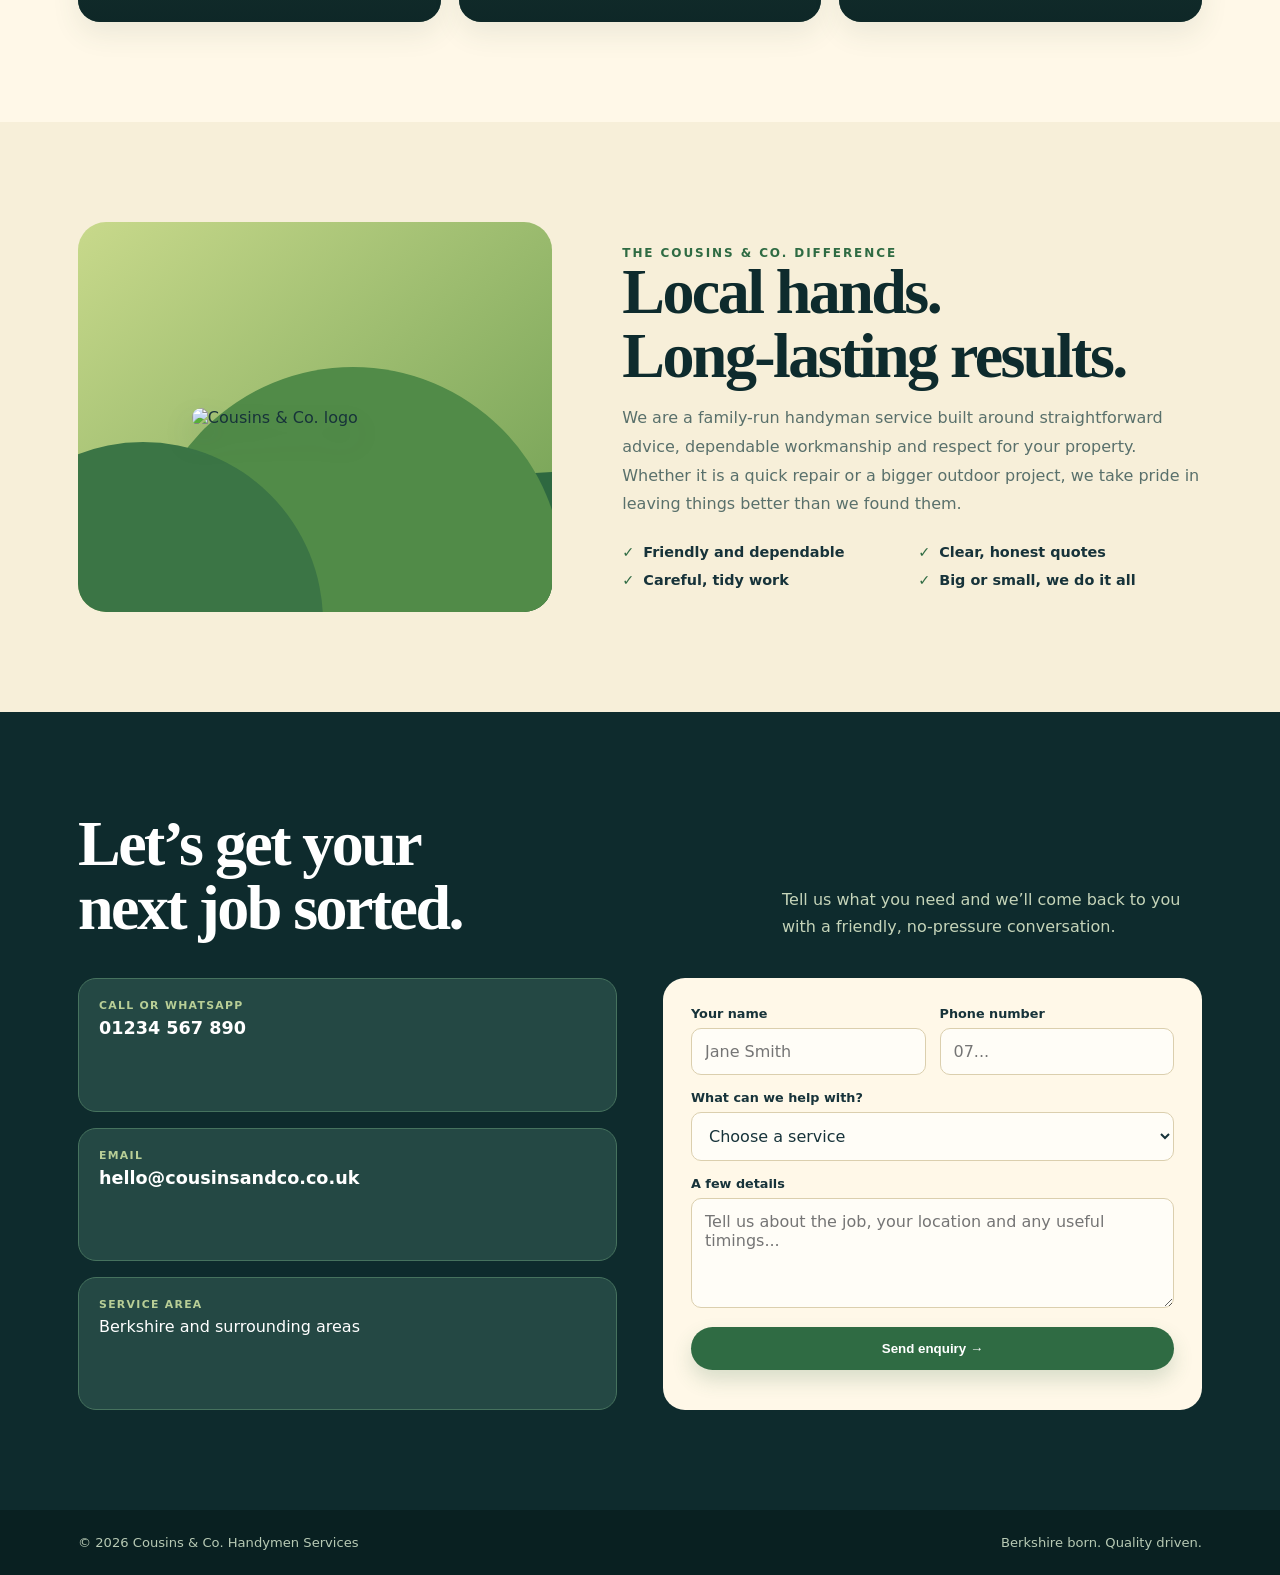
==== commit 8e8523d3: "Rename cousins-and-co-image-service-cards.html to index.html" ====
--- a/index.html
+++ b/index.html
@@ -1,19 +1,19 @@
-<!doctype html>
-<html lang="en">
-<head>
-<meta charset="utf-8"><meta name="viewport" content="width=device-width,initial-scale=1">
-<title>Cousins & Co. | Handymen Services</title>
-<meta name="description" content="Reliable local handyman and outdoor care services across Berkshire.">
-<style>
-:root{--ink:#17333a;--deep:#0e2b2d;--forest:#2f6b43;--leaf:#7ea84d;--lime:#c7d86b;--cream:#fff8e8;--sand:#f1ddae;--muted:#59706b;--white:#fff}*{box-sizing:border-box}html{scroll-behavior:smooth}body{margin:0;color:var(--ink);font-family:Inter,system-ui,-apple-system,"Segoe UI",sans-serif;background:var(--cream)}a{text-decoration:none;color:inherit}.container{max-width:1180px;margin:auto;padding:0 28px}.topline{background:var(--deep);color:#dbe6c0;font-size:.78rem;letter-spacing:.08em}.topline .container{display:flex;justify-content:space-between;padding-top:10px;padding-bottom:10px}.nav{position:sticky;top:0;z-index:10;background:#fff8e8ee;backdrop-filter:blur(12px);border-bottom:1px solid #eadcbf}.nav .container{height:78px;display:flex;align-items:center;justify-content:space-between}.brand{display:flex;align-items:center;gap:12px;font-weight:900;letter-spacing:.08em}.brand img{width:54px;height:54px;object-fit:contain;border-radius:10px}.brand small{display:block;color:var(--forest);font-size:.62rem;letter-spacing:.18em;margin-top:2px}.links{display:flex;align-items:center;gap:28px;font-size:.88rem;font-weight:700}.links a:hover{color:var(--forest)}.button{display:inline-flex;align-items:center;justify-content:center;padding:14px 20px;border-radius:999px;background:var(--forest);color:#fff;font-weight:800;border:0;box-shadow:0 10px 20px #2f6b4330;transition:.2s}.button:hover{background:#245536;transform:translateY(-2px)}.button.alt{background:var(--lime);color:var(--deep)}.hero{position:relative;overflow:hidden;background:linear-gradient(115deg,#eaf1c9,#fdf4d8 46%,#d6e3b2);padding:82px 0 92px}.hero:after{content:"";position:absolute;inset:auto -5% -170px 38%;height:340px;background:var(--forest);border-radius:50% 50% 0 0/100% 100% 0 0;opacity:.12;transform:rotate(-6deg)}.hero-grid{display:grid;grid-template-columns:1.06fr .94fr;align-items:center;gap:66px;position:relative;z-index:1}.eyebrow{color:var(--forest);font-weight:900;letter-spacing:.16em;text-transform:uppercase;font-size:.75rem}.hero h1{font-family:Georgia,serif;font-size:clamp(3.1rem,7vw,6.2rem);line-height:.92;margin:18px 0;color:var(--deep);letter-spacing:-.055em}.hero h1 em{color:var(--forest);font-style:normal}.hero p{font-size:1.15rem;line-height:1.7;max-width:570px;color:#48605b}.actions{display:flex;gap:14px;flex-wrap:wrap;margin-top:30px}.trust{display:flex;gap:24px;flex-wrap:wrap;margin-top:32px;color:var(--muted);font-size:.86rem;font-weight:700}.trust span:before{content:"✓";display:inline-grid;place-items:center;width:22px;height:22px;margin-right:7px;border-radius:50%;background:#e1edbb;color:var(--forest)}.illustration{min-height:440px;position:relative;display:grid;place-items:center}.sun{position:absolute;width:310px;height:310px;border-radius:50%;background:#fff0bf;right:4%;top:4%;box-shadow:0 0 0 20px #fff0bf55}.hill{position:absolute;bottom:21px;width:100%;height:185px;background:var(--forest);border-radius:55% 55% 0 0/80% 80% 0 0;transform:rotate(-3deg)}.hill.two{bottom:52px;background:#75a04e;opacity:.7;transform:rotate(9deg) scale(1.04)}.tree{position:relative;z-index:2;margin-top:-35px}.crown{width:190px;height:170px;border-radius:50%;background:radial-gradient(circle at 35% 26%,#b1cd65 0 9%,transparent 10%),radial-gradient(circle at 65% 30%,#759d47 0 18%,transparent 19%),radial-gradient(circle at 45% 60%,#3e7943 0 35%,transparent 36%),#568d46;box-shadow:inset -22px -20px 0 #376c3c}.trunk{height:145px;width:38px;background:#805e3c;margin:-4px auto 0;border-radius:20px 20px 5px 5px;transform:rotate(3deg)}.branch{height:20px;width:98px;background:#805e3c;position:absolute;top:166px;left:52px;transform:rotate(-20deg);border-radius:20px}.badge{position:absolute;z-index:3;background:#fff8e8;border:1px solid #e3d4b2;border-radius:50%;width:112px;height:112px;display:grid;place-items:center;text-align:center;font-size:.72rem;line-height:1.2;font-weight:900;letter-spacing:.08em;color:var(--forest);box-shadow:0 14px 30px #17333a1f}.badge.one{left:0;top:55px}.badge.two{right:-5px;bottom:70px}.section{padding:100px 0}.section.alt{background:#f7efd9}.section-head{display:flex;justify-content:space-between;align-items:end;gap:30px;margin-bottom:38px}.section h2{font-family:Georgia,serif;font-size:clamp(2.3rem,5vw,4rem);line-height:1;margin:0;color:var(--deep);letter-spacing:-.04em}.section-head p{max-width:420px;color:var(--muted);line-height:1.7;margin:0}.cards{display:grid;grid-template-columns:repeat(3,1fr);gap:18px}.card{background:#fffdf7;border:1px solid #ebdfc2;border-radius:22px;padding:28px;min-height:230px;box-shadow:0 12px 28px #315a3b0b;transition:.25s}.card:hover{transform:translateY(-5px);box-shadow:0 18px 36px #315a3b1c}.icon{width:52px;height:52px;border-radius:16px;display:grid;place-items:center;background:#e4edc1;color:var(--forest);font-size:1.65rem;margin-bottom:24px}.card h3{margin:0 0 10px;font-size:1.1rem}.card p{color:var(--muted);line-height:1.65;margin:0;font-size:.94rem}.about{display:grid;grid-template-columns:.9fr 1.1fr;gap:70px;align-items:center}.about-art{min-height:390px;border-radius:28px;background:linear-gradient(140deg,#c8d98b,#6d9d51);position:relative;overflow:hidden;display:grid;place-items:center}.about-art:before{content:"";position:absolute;width:360px;height:360px;left:-115px;bottom:-190px;border-radius:50%;background:#3b7545;box-shadow:210px -45px 0 30px #518b48,410px 30px 0 0 #2e6840}.about-art img{position:relative;z-index:1;width:52%;max-width:250px;filter:drop-shadow(0 15px 14px #17333a30);border-radius:12px}.about-copy p{color:var(--muted);line-height:1.8}.ticks{display:grid;grid-template-columns:1fr 1fr;gap:12px;margin:25px 0 0;padding:0;list-style:none}.ticks li{font-weight:800;font-size:.9rem}.ticks li:before{content:"✓";color:var(--forest);margin-right:9px}.contact{background:var(--deep);color:#fff}.contact h2{color:#fff}.contact .section-head p{color:#c5d4b9}.contact-grid{display:grid;grid-template-columns:1fr 1fr;gap:46px}.contact-details{display:grid;gap:16px}.contact-item{background:#244844;border:1px solid #46725e;border-radius:18px;padding:20px}.contact-item small{display:block;color:#b8ce96;text-transform:uppercase;letter-spacing:.12em;font-weight:800;font-size:.68rem;margin-bottom:6px}.contact-item a{font-size:1.1rem;font-weight:800}.form{background:#fff8e8;color:var(--ink);padding:28px;border-radius:22px}.form-row{display:grid;grid-template-columns:1fr 1fr;gap:14px}.form label{font-size:.8rem;font-weight:800;display:block;margin:0 0 7px}.form input,.form textarea,.form select{width:100%;border:1px solid #dbcfae;border-radius:10px;padding:13px;background:#fffdf7;color:var(--ink);font:inherit;margin-bottom:15px}.form textarea{min-height:110px;resize:vertical}.form .button{width:100%;cursor:pointer}.footer{background:#092021;color:#b7c9b4;padding:25px 0;font-size:.82rem}.footer .container{display:flex;justify-content:space-between;gap:20px}.mobile{display:none}@media(max-width:800px){.topline .container{justify-content:center}.topline .container span:last-child{display:none}.links{display:none}.mobile{display:inline-flex}.hero{padding:60px 0}.hero-grid,.about,.contact-grid{grid-template-columns:1fr;gap:40px}.illustration{min-height:330px;transform:scale(.84)}.cards{grid-template-columns:1fr 1fr}.section{padding:70px 0}.section-head{display:block}.section-head p{margin-top:16px}.footer .container{display:block}.footer .container span{display:block;margin-top:8px}}@media(max-width:510px){.container{padding:0 20px}.cards{grid-template-columns:1fr}.hero h1{font-size:3.3rem}.form-row{grid-template-columns:1fr}.trust{gap:12px}.badge.one{left:-15px}.badge.two{right:-18px}}
-</style>
-</head>
-<body>
-<div class="topline"><div class="container"><span>PROUDLY SERVING BERKSHIRE & SURROUNDING AREAS</span><span>Reliable • Local • Trusted</span></div></div>
-<nav class="nav"><div class="container"><a class="brand" href="#top"><img src="IMG_1798.jpeg" alt="Cousins & Co. logo"><span>COUSINS & CO.<small>HANDYMEN SERVICES</small></span></a><div class="links"><a href="#services">Services</a><a href="#about">About us</a><a href="#contact">Contact</a><a class="button" href="#contact">Get a quote</a></div><a class="button mobile" href="#contact">Quote</a></div></nav>
-<main id="top"><section class="hero"><div class="container hero-grid"><div><div class="eyebrow">Berkshire born. Quality driven.</div><h1>Outdoor care, <em>done right.</em></h1><p>From tidy gardens to dependable property jobs, Cousins & Co. brings a friendly, professional standard to every home and project.</p><div class="actions"><a class="button" href="#contact">Request a free quote →</a><a class="button alt" href="#services">Explore services</a></div><div class="trust"><span>Small jobs welcome</span><span>Practical, tidy service</span></div></div><div class="illustration"><div class="sun"></div><div class="hill two"></div><div class="hill"></div><div class="tree"><div class="crown"></div><div class="branch"></div><div class="trunk"></div></div><div class="badge one">PROUDLY<br>BASED IN<br>BERKSHIRE</div><div class="badge two">TWO COUSINS<br>ONE STANDARD</div></div></div></section>
-<section class="section" id="services"><div class="container"><div class="section-head"><h2>One call for<br>your property.</h2><p>A flexible, hands-on service for the jobs that keep your outdoor space looking its best.</p></div><div class="cards"><article class="card"><div class="icon">⌁</div><h3>Fencing</h3><p>Repairs, replacements and practical new fencing to keep your garden secure and looking smart.</p></article><article class="card"><div class="icon">♧</div><h3>Gutter cleans & repairs</h3><p>Clear, clean and maintained gutters to help protect your home from avoidable water damage.</p></article><article class="card"><div class="icon">⌂</div><h3>Driveway & patio cleaning</h3><p>Bring tired paving back to life with a thorough, high-impact clean.</p></article><article class="card"><div class="icon">✿</div><h3>Garden maintenance</h3><p>Regular or one-off garden care, including tidy-ups, mowing and keeping borders under control.</p></article><article class="card"><div class="icon">▰</div><h3>Removals</h3><p>Help with clear-outs, garden waste and the moving of unwanted items from your property.</p></article><article class="card"><div class="icon">♧</div><h3>Tree & shrub maintenance</h3><p>Thoughtful pruning and shaping to keep trees and shrubs healthy, safe and well presented.</p></article></div></div></section>
-<section class="section alt" id="about"><div class="container about"><div class="about-art"><img src="IMG_1798.jpeg" alt="Cousins & Co. logo"></div><div class="about-copy"><div class="eyebrow">The Cousins & Co. difference</div><h2>Local hands.<br>Long-lasting results.</h2><p>We are a family-run handyman service built around straightforward advice, dependable workmanship and respect for your property. Whether it is a quick repair or a bigger outdoor project, we take pride in leaving things better than we found them.</p><ul class="ticks"><li>Friendly and dependable</li><li>Clear, honest quotes</li><li>Careful, tidy work</li><li>Big or small, we do it all</li></ul></div></div></section>
-<section class="section contact" id="contact"><div class="container"><div class="section-head"><h2>Let’s get your<br>next job sorted.</h2><p>Tell us what you need and we’ll come back to you with a friendly, no-pressure conversation.</p></div><div class="contact-grid"><div class="contact-details"><div class="contact-item"><small>Call or WhatsApp</small><a href="tel:+441234567890">01234 567 890</a></div><div class="contact-item"><small>Email</small><a href="mailto:hello@cousinsandco.co.uk">hello@cousinsandco.co.uk</a></div><div class="contact-item"><small>Service area</small><span>Berkshire and surrounding areas</span></div></div><form class="form" onsubmit="event.preventDefault();document.querySelector('#form-note').textContent='Thanks — your enquiry is ready to send. Connect this form to your preferred inbox or CRM.'"><div class="form-row"><div><label for="name">Your name</label><input id="name" required placeholder="Jane Smith"></div><div><label for="phone">Phone number</label><input id="phone" placeholder="07..." type="tel"></div></div><label for="service">What can we help with?</label><select id="service"><option>Choose a service</option><option>Garden maintenance</option><option>Tree & shrub maintenance</option><option>Fencing</option><option>Gutter cleans & repairs</option><option>Driveway & patio cleaning</option><option>Removals</option><option>Something else</option></select><label for="message">A few details</label><textarea id="message" placeholder="Tell us about the job, your location and any useful timings..."></textarea><button class="button" type="submit">Send enquiry →</button><p id="form-note" style="font-size:.8rem;color:#59706b;margin:12px 0 0"></p></form></div></div></section></main>
-<footer class="footer"><div class="container"><span>© 2026 Cousins & Co. Handymen Services</span><span>Berkshire born. Quality driven.</span></div></footer>
-</body></html>
+<!doctype html>
+<html lang="en">
+<head>
+<meta charset="utf-8"><meta name="viewport" content="width=device-width,initial-scale=1">
+<title>Cousins & Co. | Handymen Services</title>
+<meta name="description" content="Reliable local handyman and outdoor care services across Berkshire.">
+<style>
+:root{--ink:#17333a;--deep:#0e2b2d;--forest:#2f6b43;--leaf:#7ea84d;--lime:#c7d86b;--cream:#fff8e8;--sand:#f1ddae;--muted:#59706b}*{box-sizing:border-box}html{scroll-behavior:smooth}body{margin:0;color:var(--ink);font-family:Inter,ui-sans-serif,system-ui,-apple-system,"Segoe UI",sans-serif;background:var(--cream)}a{text-decoration:none;color:inherit}.container{max-width:1180px;margin:auto;padding:0 28px}.topline{background:var(--deep);color:#dbe6c0;font-size:.78rem;letter-spacing:.08em}.topline .container{display:flex;justify-content:space-between;gap:20px;padding:10px 28px}.nav{position:sticky;top:0;z-index:10;background:#fff8e8ed;backdrop-filter:blur(12px);border-bottom:1px solid #eadcbf}.nav .container{height:78px;display:flex;align-items:center;justify-content:space-between}.brand{display:flex;align-items:center;gap:12px;font-weight:900;letter-spacing:.08em}.brand img{width:54px;height:54px;object-fit:contain;border-radius:10px}.brand small{display:block;color:var(--forest);font-size:.62rem;letter-spacing:.18em;margin-top:2px}.links{display:flex;align-items:center;gap:28px;font-size:.88rem;font-weight:700}.links a:hover{color:var(--forest)}.button{display:inline-flex;align-items:center;justify-content:center;padding:14px 20px;border-radius:999px;background:var(--forest);color:#fff;font-weight:800;border:0;box-shadow:0 10px 20px #2f6b4330;transition:.2s}.button:hover{background:#245536;transform:translateY(-2px)}.button.alt{background:var(--lime);color:var(--deep)}.hero{position:relative;overflow:hidden;background:linear-gradient(115deg,#eaf1c9,#fdf4d8 46%,#d6e3b2);padding:82px 0 92px}.hero:after{content:"";position:absolute;inset:auto -5% -170px 38%;height:340px;background:var(--forest);border-radius:50% 50% 0 0/100% 100% 0 0;opacity:.12;transform:rotate(-6deg)}.hero-grid{display:grid;grid-template-columns:1.06fr .94fr;align-items:center;gap:66px;position:relative;z-index:1}.eyebrow{color:var(--forest);font-weight:900;letter-spacing:.16em;text-transform:uppercase;font-size:.75rem}.hero h1{font-family:Georgia,serif;font-size:clamp(3.1rem,7vw,6.2rem);line-height:.92;margin:18px 0;color:var(--deep);letter-spacing:-.055em}.hero h1 em{color:var(--forest);font-style:normal}.hero p{font-size:1.15rem;line-height:1.7;max-width:570px;color:#48605b}.actions{display:flex;gap:14px;flex-wrap:wrap;margin-top:30px}.trust{display:flex;gap:24px;flex-wrap:wrap;margin-top:32px;color:var(--muted);font-size:.86rem;font-weight:700}.trust span:before{content:"✓";display:inline-grid;place-items:center;width:22px;height:22px;margin-right:7px;border-radius:50%;background:#e1edbb;color:var(--forest)}.illustration{min-height:440px;position:relative;display:grid;place-items:center}.sun{position:absolute;width:310px;height:310px;border-radius:50%;background:#fff0bf;right:4%;top:4%;box-shadow:0 0 0 20px #fff0bf55}.hill{position:absolute;bottom:21px;width:100%;height:185px;background:var(--forest);border-radius:55% 55% 0 0/80% 80% 0 0;transform:rotate(-3deg)}.hill.two{bottom:52px;background:#75a04e;opacity:.7;transform:rotate(9deg) scale(1.04)}.tree{position:relative;z-index:2;margin-top:-35px}.crown{width:190px;height:170px;border-radius:50%;background:radial-gradient(circle at 35% 26%,#b1cd65 0 9%,transparent 10%),radial-gradient(circle at 65% 30%,#759d47 0 18%,transparent 19%),radial-gradient(circle at 45% 60%,#3e7943 0 35%,transparent 36%),#568d46;box-shadow:inset -22px -20px 0 #376c3c}.trunk{height:145px;width:38px;background:#805e3c;margin:-4px auto 0;border-radius:20px 20px 5px 5px;transform:rotate(3deg)}.branch{height:20px;width:98px;background:#805e3c;position:absolute;top:166px;left:52px;transform:rotate(-20deg);border-radius:20px}.badge{position:absolute;z-index:3;background:#fff8e8;border:1px solid #e3d4b2;border-radius:50%;width:112px;height:112px;display:grid;place-items:center;text-align:center;font-size:.72rem;line-height:1.2;font-weight:900;letter-spacing:.08em;color:var(--forest);box-shadow:0 14px 30px #17333a1f}.badge.one{left:0;top:55px}.badge.two{right:-5px;bottom:70px}.section{padding:100px 0}.section.alt{background:#f7efd9}.section-head{display:flex;justify-content:space-between;align-items:end;gap:30px;margin-bottom:38px}.section h2{font-family:Georgia,serif;font-size:clamp(2.3rem,5vw,4rem);line-height:1;margin:0;color:var(--deep);letter-spacing:-.04em}.section-head p{max-width:420px;color:var(--muted);line-height:1.7;margin:0}.cards{display:grid;grid-template-columns:repeat(3,1fr);gap:18px}.service-card{position:relative;min-height:305px;border-radius:22px;overflow:hidden;background:#244844;isolation:isolate;box-shadow:0 12px 28px #315a3b18;transition:.25s}.service-card:hover{transform:translateY(-6px);box-shadow:0 20px 38px #17333a33}.service-card:before{content:"";position:absolute;inset:0;background:linear-gradient(180deg,#0c242420 5%,#0c2424e8 100%);z-index:-1}.service-card:after{content:"";position:absolute;inset:0;background:var(--photo) center/cover no-repeat;z-index:-2;transition:.5s}.service-card:hover:after{transform:scale(1.07)}.service-copy{position:absolute;left:0;right:0;bottom:0;padding:27px;color:#fff}.service-number{display:inline-flex;align-items:center;justify-content:center;width:34px;height:34px;border-radius:50%;background:#c7d86be0;color:#17333a;font-size:.72rem;font-weight:900;margin-bottom:48px}.service-card h3{margin:0 0 9px;font-size:1.17rem}.service-card p{margin:0;color:#ecf2dc;line-height:1.55;font-size:.88rem}.about{display:grid;grid-template-columns:.9fr 1.1fr;gap:70px;align-items:center}.about-art{min-height:390px;border-radius:28px;background:linear-gradient(140deg,#c8d98b,#6d9d51);position:relative;overflow:hidden;display:grid;place-items:center}.about-art:before{content:"";position:absolute;width:360px;height:360px;left:-115px;bottom:-190px;border-radius:50%;background:#3b7545;box-shadow:210px -45px 0 30px #518b48,410px 30px 0 #2e6840}.about-art img{position:relative;z-index:1;width:52%;max-width:250px;filter:drop-shadow(0 15px 14px #17333a30);border-radius:12px}.about-copy p{color:var(--muted);line-height:1.8}.ticks{display:grid;grid-template-columns:1fr 1fr;gap:12px;margin:25px 0 0;padding:0;list-style:none}.ticks li{font-weight:800;font-size:.9rem}.ticks li:before{content:"✓";color:var(--forest);margin-right:9px}.contact{background:var(--deep);color:#fff}.contact h2{color:#fff}.contact .section-head p{color:#c5d4b9}.contact-grid{display:grid;grid-template-columns:1fr 1fr;gap:46px}.contact-details{display:grid;gap:16px}.contact-item{background:#244844;border:1px solid #46725e;border-radius:18px;padding:20px}.contact-item small{display:block;color:#b8ce96;text-transform:uppercase;letter-spacing:.12em;font-weight:800;font-size:.68rem;margin-bottom:6px}.contact-item a{font-size:1.1rem;font-weight:800}.form{background:#fff8e8;color:var(--ink);padding:28px;border-radius:22px}.form-row{display:grid;grid-template-columns:1fr 1fr;gap:14px}.form label{font-size:.8rem;font-weight:800;display:block;margin:0 0 7px}.form input,.form textarea,.form select{width:100%;border:1px solid #dbcfae;border-radius:10px;padding:13px;background:#fffdf7;color:var(--ink);font:inherit;margin-bottom:15px}.form textarea{min-height:110px;resize:vertical}.form .button{width:100%;cursor:pointer}.footer{background:#092021;color:#b7c9b4;padding:25px 0;font-size:.82rem}.footer .container{display:flex;justify-content:space-between;gap:20px}.mobile{display:none}@media(max-width:800px){.topline .container{justify-content:center}.topline .container span:last-child{display:none}.links{display:none}.mobile{display:inline-flex}.hero{padding:60px 0}.hero-grid,.about,.contact-grid{grid-template-columns:1fr;gap:40px}.illustration{min-height:330px;transform:scale(.84)}.cards{grid-template-columns:1fr 1fr}.section{padding:70px 0}.section-head{display:block}.section-head p{margin-top:16px}.footer .container{display:block}.footer .container span{display:block;margin-top:8px}}@media(max-width:510px){.container{padding:0 20px}.cards{grid-template-columns:1fr}.hero h1{font-size:3.3rem}.form-row{grid-template-columns:1fr}.trust{gap:12px}.badge.one{left:-15px}.badge.two{right:-18px}}
+</style>
+</head>
+<body>
+<div class="topline"><div class="container"><span>PROUDLY SERVING BERKSHIRE & SURROUNDING AREAS</span><span>Reliable • Local • Trusted</span></div></div>
+<nav class="nav"><div class="container"><a class="brand" href="#top"><img src="IMG_1798.jpeg" alt="Cousins & Co. logo"><span>COUSINS & CO.<small>HANDYMEN SERVICES</small></span></a><div class="links"><a href="#services">Services</a><a href="#about">About us</a><a href="#contact">Contact</a><a class="button" href="#contact">Get a quote</a></div><a class="button mobile" href="#contact">Quote</a></div></nav>
+<main id="top"><section class="hero"><div class="container hero-grid"><div><div class="eyebrow">Berkshire born. Quality driven.</div><h1>Outdoor care, <em>done right.</em></h1><p>From tidy gardens to dependable property jobs, Cousins & Co. brings a friendly, professional standard to every home and project.</p><div class="actions"><a class="button" href="#contact">Request a free quote →</a><a class="button alt" href="#services">Explore services</a></div><div class="trust"><span>Small jobs welcome</span><span>Practical, tidy service</span></div></div><div class="illustration"><div class="sun"></div><div class="hill two"></div><div class="hill"></div><div class="tree"><div class="crown"></div><div class="branch"></div><div class="trunk"></div></div><div class="badge one">PROUDLY<br>BASED IN<br>BERKSHIRE</div><div class="badge two">TWO COUSINS<br>ONE STANDARD</div></div></div></section>
+<section class="section" id="services"><div class="container"><div class="section-head"><h2>One call for<br>your property.</h2><p>From fencing and garden care to patios, gutters and removals — a flexible, practical service for the jobs that keep your property looking its best.</p></div><div class="cards"><article class="service-card" style="--photo:url('https://st.perplexity.ai/estatic/[base64]')"><div class="service-copy"><span class="service-number">01</span><h3>Fencing</h3><p>Repairs, replacements and smart new fencing for a secure, well-finished garden.</p></div></article><article class="service-card" style="--photo:url('https://d2u1z1lopyfwlx.cloudfront.net/thumbnails/1f369bbf-eec3-5efe-b24e-b2c2ab3a05a8/3cb059b3-e901-51c5-8425-e794cb6c299b.jpg')"><div class="service-copy"><span class="service-number">02</span><h3>Gutter cleans & repairs</h3><p>Clear, clean gutters that help protect your home from avoidable water damage.</p></div></article><article class="service-card" style="--photo:url('https://d2u1z1lopyfwlx.cloudfront.net/thumbnails/921d9a79-b1da-55ce-9edd-3611ed85f259/5db327c1-c90f-584b-bcab-78bea51bf64e.jpg')"><div class="service-copy"><span class="service-number">03</span><h3>Driveway & patio cleaning</h3><p>A deep, high-impact clean to bring tired paving and driveways back to life.</p></div></article><article class="service-card" style="--photo:url('https://st.perplexity.ai/estatic/[base64]')"><div class="service-copy"><span class="service-number">04</span><h3>Garden maintenance</h3><p>One-off tidy-ups or regular care to keep lawns, borders and outdoor spaces looking their best.</p></div></article><article class="service-card" style="--photo:url('https://st.perplexity.ai/estatic/[base64]')"><div class="service-copy"><span class="service-number">05</span><h3>Removals</h3><p>Helpful, reliable support with clear-outs, garden waste and unwanted items.</p></div></article><article class="service-card" style="--photo:url('https://d2u1z1lopyfwlx.cloudfront.net/thumbnails/30d61960-a067-5b74-baf8-cc940e9f1e7d/c6ec743c-ea7d-55ae-93bd-63dd4065d932.jpg')"><div class="service-copy"><span class="service-number">06</span><h3>Tree & shrub maintenance</h3><p>Careful pruning and shaping to keep hedges, shrubs and trees healthy and presentable.</p></div></article></div></div></section>
+<section class="section alt" id="about"><div class="container about"><div class="about-art"><img src="IMG_1798.jpeg" alt="Cousins & Co. logo"></div><div class="about-copy"><div class="eyebrow">The Cousins & Co. difference</div><h2>Local hands.<br>Long-lasting results.</h2><p>We are a family-run handyman service built around straightforward advice, dependable workmanship and respect for your property. Whether it is a quick repair or a bigger outdoor project, we take pride in leaving things better than we found them.</p><ul class="ticks"><li>Friendly and dependable</li><li>Clear, honest quotes</li><li>Careful, tidy work</li><li>Big or small, we do it all</li></ul></div></div></section>
+<section class="section contact" id="contact"><div class="container"><div class="section-head"><h2>Let’s get your<br>next job sorted.</h2><p>Tell us what you need and we’ll come back to you with a friendly, no-pressure conversation.</p></div><div class="contact-grid"><div class="contact-details"><div class="contact-item"><small>Call or WhatsApp</small><a href="tel:+441234567890">01234 567 890</a></div><div class="contact-item"><small>Email</small><a href="mailto:hello@cousinsandco.co.uk">hello@cousinsandco.co.uk</a></div><div class="contact-item"><small>Service area</small><span>Berkshire and surrounding areas</span></div></div><form class="form" onsubmit="event.preventDefault();document.querySelector('#form-note').textContent='Thanks — your enquiry is ready to send. Connect this form to your preferred inbox or CRM.'"><div class="form-row"><div><label for="name">Your name</label><input id="name" required placeholder="Jane Smith"></div><div><label for="phone">Phone number</label><input id="phone" placeholder="07..." type="tel"></div></div><label for="service">What can we help with?</label><select id="service"><option>Choose a service</option><option>Garden maintenance</option><option>Tree & shrub maintenance</option><option>Fencing</option><option>Gutter cleans & repairs</option><option>Driveway & patio cleaning</option><option>Removals</option><option>Something else</option></select><label for="message">A few details</label><textarea id="message" placeholder="Tell us about the job, your location and any useful timings..."></textarea><button class="button" type="submit">Send enquiry →</button><p id="form-note" style="font-size:.8rem;color:#59706b;margin:12px 0 0"></p></form></div></div></section></main>
+<footer class="footer"><div class="container"><span>© 2026 Cousins & Co. Handymen Services</span><span>Berkshire born. Quality driven.</span></div></footer>
+</body></html>
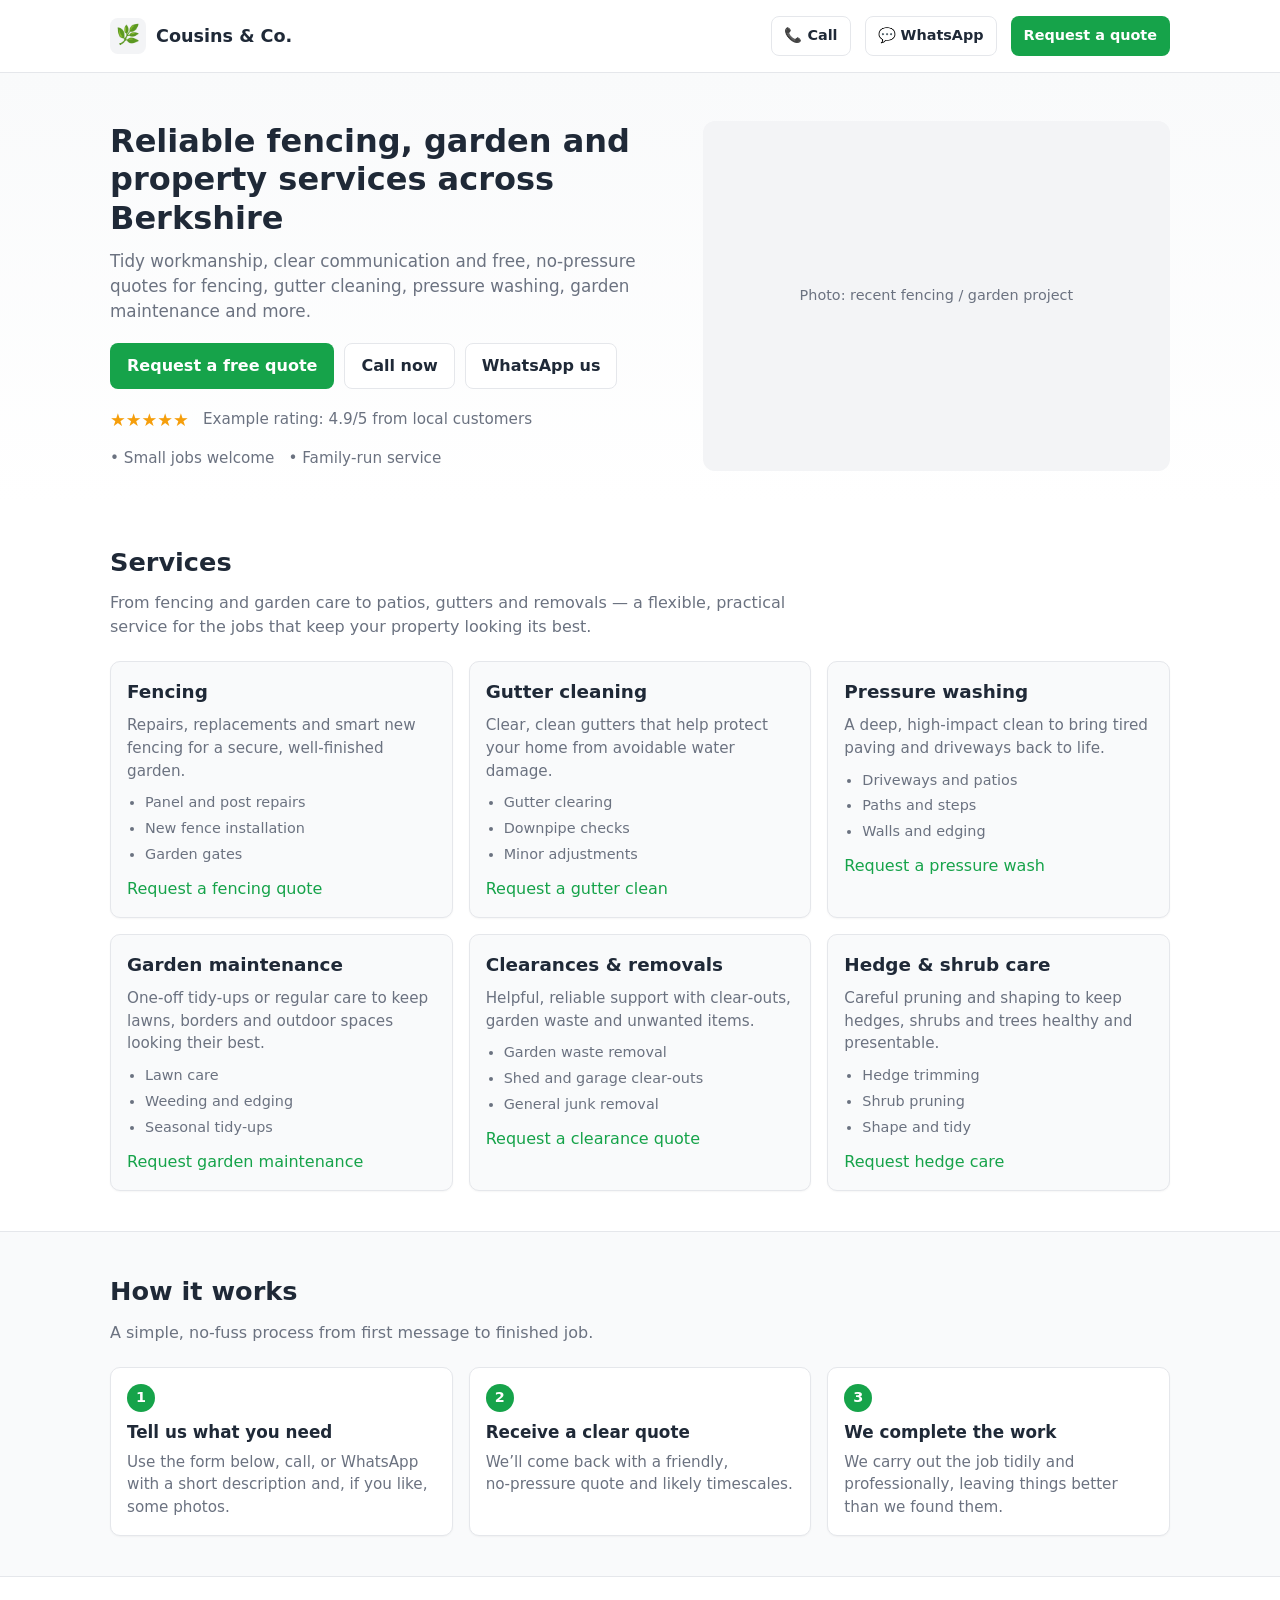
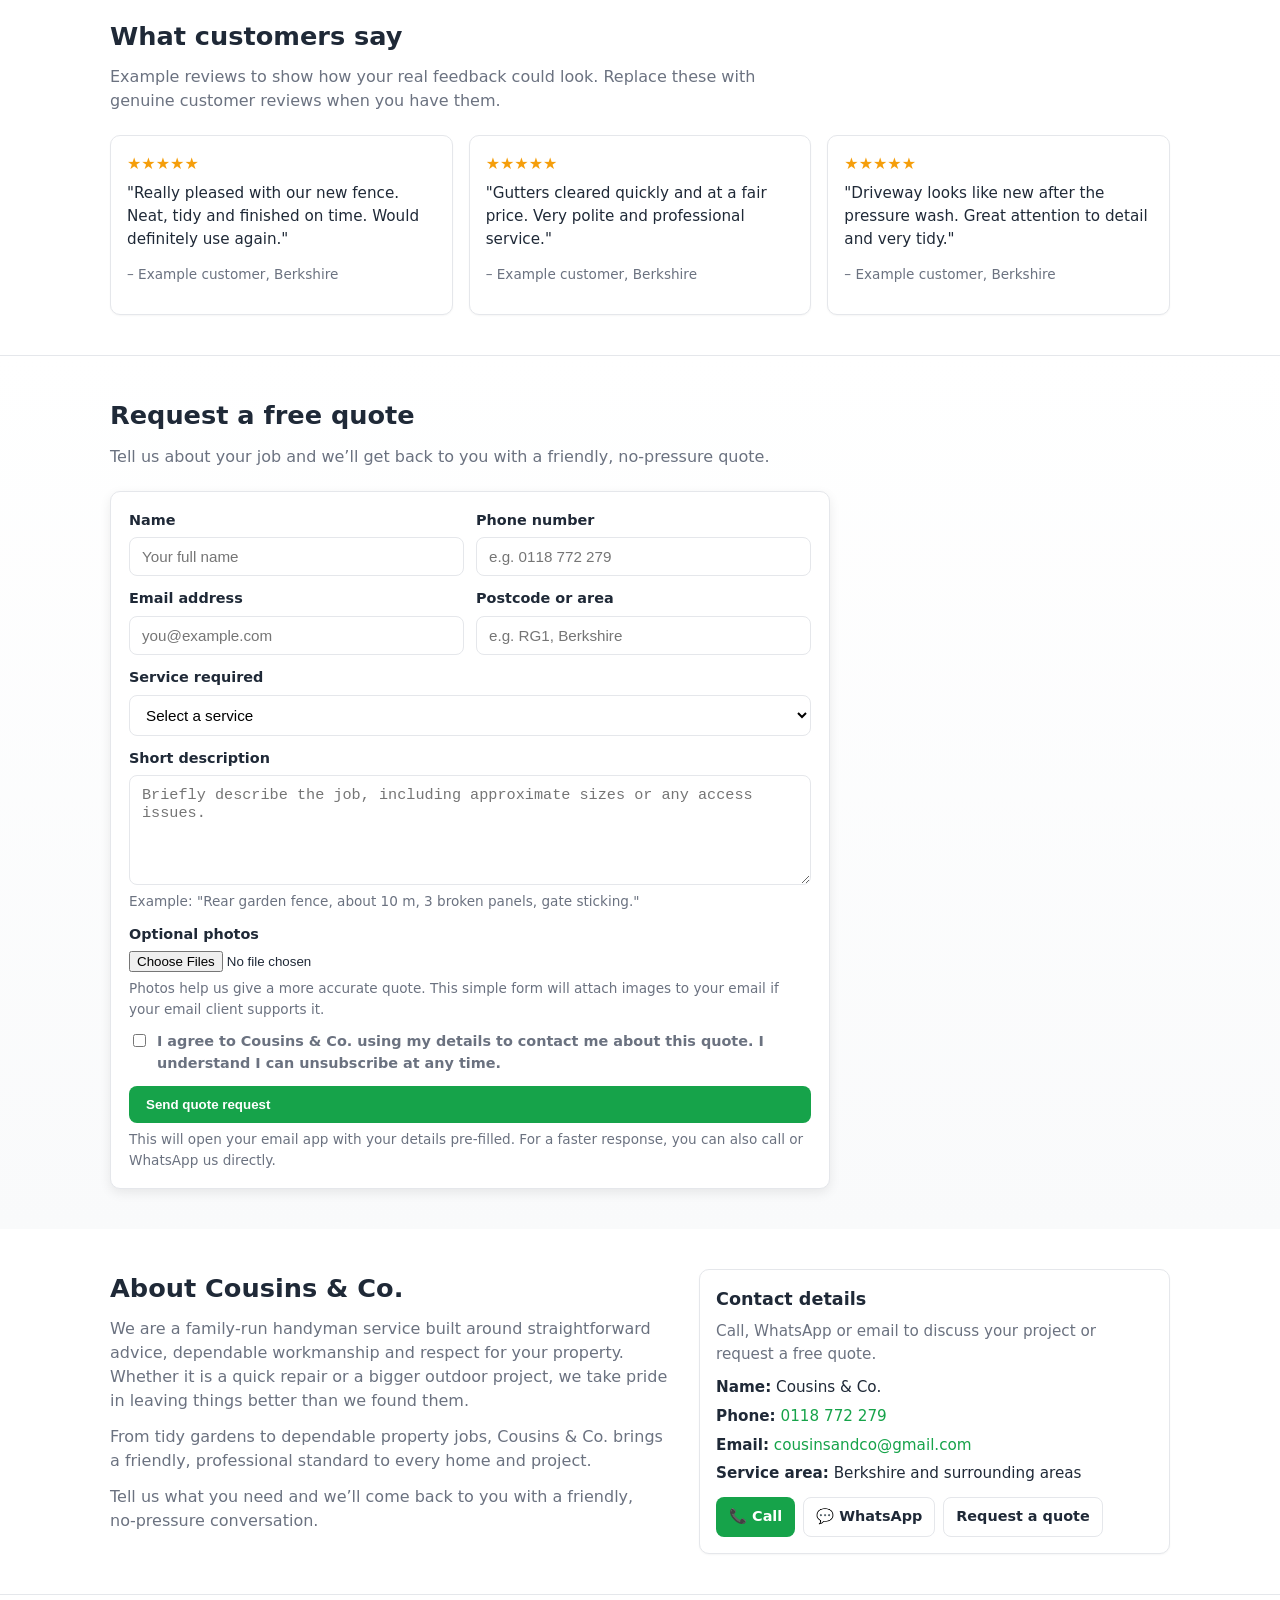
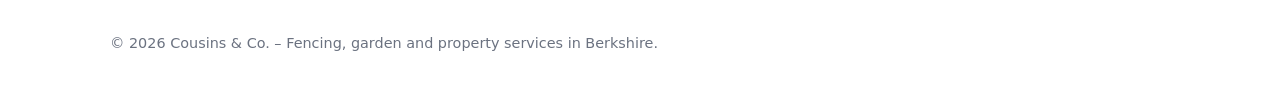
==== commit dcfaa39d: "Rename index (1).html to index.html" ====
--- a/index.html
+++ b/index.html
@@ -1,19 +1,478 @@
-<!doctype html>
-<html lang="en">
+<!DOCTYPE html>
+<html lang="en-GB">
 <head>
-<meta charset="utf-8"><meta name="viewport" content="width=device-width,initial-scale=1">
-<title>Cousins & Co. | Handymen Services</title>
-<meta name="description" content="Reliable local handyman and outdoor care services across Berkshire.">
-<style>
-:root{--ink:#17333a;--deep:#0e2b2d;--forest:#2f6b43;--leaf:#7ea84d;--lime:#c7d86b;--cream:#fff8e8;--sand:#f1ddae;--muted:#59706b}*{box-sizing:border-box}html{scroll-behavior:smooth}body{margin:0;color:var(--ink);font-family:Inter,ui-sans-serif,system-ui,-apple-system,"Segoe UI",sans-serif;background:var(--cream)}a{text-decoration:none;color:inherit}.container{max-width:1180px;margin:auto;padding:0 28px}.topline{background:var(--deep);color:#dbe6c0;font-size:.78rem;letter-spacing:.08em}.topline .container{display:flex;justify-content:space-between;gap:20px;padding:10px 28px}.nav{position:sticky;top:0;z-index:10;background:#fff8e8ed;backdrop-filter:blur(12px);border-bottom:1px solid #eadcbf}.nav .container{height:78px;display:flex;align-items:center;justify-content:space-between}.brand{display:flex;align-items:center;gap:12px;font-weight:900;letter-spacing:.08em}.brand img{width:54px;height:54px;object-fit:contain;border-radius:10px}.brand small{display:block;color:var(--forest);font-size:.62rem;letter-spacing:.18em;margin-top:2px}.links{display:flex;align-items:center;gap:28px;font-size:.88rem;font-weight:700}.links a:hover{color:var(--forest)}.button{display:inline-flex;align-items:center;justify-content:center;padding:14px 20px;border-radius:999px;background:var(--forest);color:#fff;font-weight:800;border:0;box-shadow:0 10px 20px #2f6b4330;transition:.2s}.button:hover{background:#245536;transform:translateY(-2px)}.button.alt{background:var(--lime);color:var(--deep)}.hero{position:relative;overflow:hidden;background:linear-gradient(115deg,#eaf1c9,#fdf4d8 46%,#d6e3b2);padding:82px 0 92px}.hero:after{content:"";position:absolute;inset:auto -5% -170px 38%;height:340px;background:var(--forest);border-radius:50% 50% 0 0/100% 100% 0 0;opacity:.12;transform:rotate(-6deg)}.hero-grid{display:grid;grid-template-columns:1.06fr .94fr;align-items:center;gap:66px;position:relative;z-index:1}.eyebrow{color:var(--forest);font-weight:900;letter-spacing:.16em;text-transform:uppercase;font-size:.75rem}.hero h1{font-family:Georgia,serif;font-size:clamp(3.1rem,7vw,6.2rem);line-height:.92;margin:18px 0;color:var(--deep);letter-spacing:-.055em}.hero h1 em{color:var(--forest);font-style:normal}.hero p{font-size:1.15rem;line-height:1.7;max-width:570px;color:#48605b}.actions{display:flex;gap:14px;flex-wrap:wrap;margin-top:30px}.trust{display:flex;gap:24px;flex-wrap:wrap;margin-top:32px;color:var(--muted);font-size:.86rem;font-weight:700}.trust span:before{content:"✓";display:inline-grid;place-items:center;width:22px;height:22px;margin-right:7px;border-radius:50%;background:#e1edbb;color:var(--forest)}.illustration{min-height:440px;position:relative;display:grid;place-items:center}.sun{position:absolute;width:310px;height:310px;border-radius:50%;background:#fff0bf;right:4%;top:4%;box-shadow:0 0 0 20px #fff0bf55}.hill{position:absolute;bottom:21px;width:100%;height:185px;background:var(--forest);border-radius:55% 55% 0 0/80% 80% 0 0;transform:rotate(-3deg)}.hill.two{bottom:52px;background:#75a04e;opacity:.7;transform:rotate(9deg) scale(1.04)}.tree{position:relative;z-index:2;margin-top:-35px}.crown{width:190px;height:170px;border-radius:50%;background:radial-gradient(circle at 35% 26%,#b1cd65 0 9%,transparent 10%),radial-gradient(circle at 65% 30%,#759d47 0 18%,transparent 19%),radial-gradient(circle at 45% 60%,#3e7943 0 35%,transparent 36%),#568d46;box-shadow:inset -22px -20px 0 #376c3c}.trunk{height:145px;width:38px;background:#805e3c;margin:-4px auto 0;border-radius:20px 20px 5px 5px;transform:rotate(3deg)}.branch{height:20px;width:98px;background:#805e3c;position:absolute;top:166px;left:52px;transform:rotate(-20deg);border-radius:20px}.badge{position:absolute;z-index:3;background:#fff8e8;border:1px solid #e3d4b2;border-radius:50%;width:112px;height:112px;display:grid;place-items:center;text-align:center;font-size:.72rem;line-height:1.2;font-weight:900;letter-spacing:.08em;color:var(--forest);box-shadow:0 14px 30px #17333a1f}.badge.one{left:0;top:55px}.badge.two{right:-5px;bottom:70px}.section{padding:100px 0}.section.alt{background:#f7efd9}.section-head{display:flex;justify-content:space-between;align-items:end;gap:30px;margin-bottom:38px}.section h2{font-family:Georgia,serif;font-size:clamp(2.3rem,5vw,4rem);line-height:1;margin:0;color:var(--deep);letter-spacing:-.04em}.section-head p{max-width:420px;color:var(--muted);line-height:1.7;margin:0}.cards{display:grid;grid-template-columns:repeat(3,1fr);gap:18px}.service-card{position:relative;min-height:305px;border-radius:22px;overflow:hidden;background:#244844;isolation:isolate;box-shadow:0 12px 28px #315a3b18;transition:.25s}.service-card:hover{transform:translateY(-6px);box-shadow:0 20px 38px #17333a33}.service-card:before{content:"";position:absolute;inset:0;background:linear-gradient(180deg,#0c242420 5%,#0c2424e8 100%);z-index:-1}.service-card:after{content:"";position:absolute;inset:0;background:var(--photo) center/cover no-repeat;z-index:-2;transition:.5s}.service-card:hover:after{transform:scale(1.07)}.service-copy{position:absolute;left:0;right:0;bottom:0;padding:27px;color:#fff}.service-number{display:inline-flex;align-items:center;justify-content:center;width:34px;height:34px;border-radius:50%;background:#c7d86be0;color:#17333a;font-size:.72rem;font-weight:900;margin-bottom:48px}.service-card h3{margin:0 0 9px;font-size:1.17rem}.service-card p{margin:0;color:#ecf2dc;line-height:1.55;font-size:.88rem}.about{display:grid;grid-template-columns:.9fr 1.1fr;gap:70px;align-items:center}.about-art{min-height:390px;border-radius:28px;background:linear-gradient(140deg,#c8d98b,#6d9d51);position:relative;overflow:hidden;display:grid;place-items:center}.about-art:before{content:"";position:absolute;width:360px;height:360px;left:-115px;bottom:-190px;border-radius:50%;background:#3b7545;box-shadow:210px -45px 0 30px #518b48,410px 30px 0 #2e6840}.about-art img{position:relative;z-index:1;width:52%;max-width:250px;filter:drop-shadow(0 15px 14px #17333a30);border-radius:12px}.about-copy p{color:var(--muted);line-height:1.8}.ticks{display:grid;grid-template-columns:1fr 1fr;gap:12px;margin:25px 0 0;padding:0;list-style:none}.ticks li{font-weight:800;font-size:.9rem}.ticks li:before{content:"✓";color:var(--forest);margin-right:9px}.contact{background:var(--deep);color:#fff}.contact h2{color:#fff}.contact .section-head p{color:#c5d4b9}.contact-grid{display:grid;grid-template-columns:1fr 1fr;gap:46px}.contact-details{display:grid;gap:16px}.contact-item{background:#244844;border:1px solid #46725e;border-radius:18px;padding:20px}.contact-item small{display:block;color:#b8ce96;text-transform:uppercase;letter-spacing:.12em;font-weight:800;font-size:.68rem;margin-bottom:6px}.contact-item a{font-size:1.1rem;font-weight:800}.form{background:#fff8e8;color:var(--ink);padding:28px;border-radius:22px}.form-row{display:grid;grid-template-columns:1fr 1fr;gap:14px}.form label{font-size:.8rem;font-weight:800;display:block;margin:0 0 7px}.form input,.form textarea,.form select{width:100%;border:1px solid #dbcfae;border-radius:10px;padding:13px;background:#fffdf7;color:var(--ink);font:inherit;margin-bottom:15px}.form textarea{min-height:110px;resize:vertical}.form .button{width:100%;cursor:pointer}.footer{background:#092021;color:#b7c9b4;padding:25px 0;font-size:.82rem}.footer .container{display:flex;justify-content:space-between;gap:20px}.mobile{display:none}@media(max-width:800px){.topline .container{justify-content:center}.topline .container span:last-child{display:none}.links{display:none}.mobile{display:inline-flex}.hero{padding:60px 0}.hero-grid,.about,.contact-grid{grid-template-columns:1fr;gap:40px}.illustration{min-height:330px;transform:scale(.84)}.cards{grid-template-columns:1fr 1fr}.section{padding:70px 0}.section-head{display:block}.section-head p{margin-top:16px}.footer .container{display:block}.footer .container span{display:block;margin-top:8px}}@media(max-width:510px){.container{padding:0 20px}.cards{grid-template-columns:1fr}.hero h1{font-size:3.3rem}.form-row{grid-template-columns:1fr}.trust{gap:12px}.badge.one{left:-15px}.badge.two{right:-18px}}
-</style>
+  <meta charset="UTF-8" />
+  <meta name="viewport" content="width=device-width, initial-scale=1" />
+  <title>Fencing & Garden Services in Berkshire | Cousins & Co.</title>
+  <meta
+    name="description"
+    content="Cousins & Co. provides fencing, garden maintenance, gutter cleaning, pressure washing and property services across Berkshire. Request a free quote."
+  />
+  <link rel="stylesheet" href="styles.css" />
 </head>
 <body>
-<div class="topline"><div class="container"><span>PROUDLY SERVING BERKSHIRE & SURROUNDING AREAS</span><span>Reliable • Local • Trusted</span></div></div>
-<nav class="nav"><div class="container"><a class="brand" href="#top"><img src="IMG_1798.jpeg" alt="Cousins & Co. logo"><span>COUSINS & CO.<small>HANDYMEN SERVICES</small></span></a><div class="links"><a href="#services">Services</a><a href="#about">About us</a><a href="#contact">Contact</a><a class="button" href="#contact">Get a quote</a></div><a class="button mobile" href="#contact">Quote</a></div></nav>
-<main id="top"><section class="hero"><div class="container hero-grid"><div><div class="eyebrow">Berkshire born. Quality driven.</div><h1>Outdoor care, <em>done right.</em></h1><p>From tidy gardens to dependable property jobs, Cousins & Co. brings a friendly, professional standard to every home and project.</p><div class="actions"><a class="button" href="#contact">Request a free quote →</a><a class="button alt" href="#services">Explore services</a></div><div class="trust"><span>Small jobs welcome</span><span>Practical, tidy service</span></div></div><div class="illustration"><div class="sun"></div><div class="hill two"></div><div class="hill"></div><div class="tree"><div class="crown"></div><div class="branch"></div><div class="trunk"></div></div><div class="badge one">PROUDLY<br>BASED IN<br>BERKSHIRE</div><div class="badge two">TWO COUSINS<br>ONE STANDARD</div></div></div></section>
-<section class="section" id="services"><div class="container"><div class="section-head"><h2>One call for<br>your property.</h2><p>From fencing and garden care to patios, gutters and removals — a flexible, practical service for the jobs that keep your property looking its best.</p></div><div class="cards"><article class="service-card" style="--photo:url('https://st.perplexity.ai/estatic/[base64]')"><div class="service-copy"><span class="service-number">01</span><h3>Fencing</h3><p>Repairs, replacements and smart new fencing for a secure, well-finished garden.</p></div></article><article class="service-card" style="--photo:url('https://d2u1z1lopyfwlx.cloudfront.net/thumbnails/1f369bbf-eec3-5efe-b24e-b2c2ab3a05a8/3cb059b3-e901-51c5-8425-e794cb6c299b.jpg')"><div class="service-copy"><span class="service-number">02</span><h3>Gutter cleans & repairs</h3><p>Clear, clean gutters that help protect your home from avoidable water damage.</p></div></article><article class="service-card" style="--photo:url('https://d2u1z1lopyfwlx.cloudfront.net/thumbnails/921d9a79-b1da-55ce-9edd-3611ed85f259/5db327c1-c90f-584b-bcab-78bea51bf64e.jpg')"><div class="service-copy"><span class="service-number">03</span><h3>Driveway & patio cleaning</h3><p>A deep, high-impact clean to bring tired paving and driveways back to life.</p></div></article><article class="service-card" style="--photo:url('https://st.perplexity.ai/estatic/[base64]')"><div class="service-copy"><span class="service-number">04</span><h3>Garden maintenance</h3><p>One-off tidy-ups or regular care to keep lawns, borders and outdoor spaces looking their best.</p></div></article><article class="service-card" style="--photo:url('https://st.perplexity.ai/estatic/[base64]')"><div class="service-copy"><span class="service-number">05</span><h3>Removals</h3><p>Helpful, reliable support with clear-outs, garden waste and unwanted items.</p></div></article><article class="service-card" style="--photo:url('https://d2u1z1lopyfwlx.cloudfront.net/thumbnails/30d61960-a067-5b74-baf8-cc940e9f1e7d/c6ec743c-ea7d-55ae-93bd-63dd4065d932.jpg')"><div class="service-copy"><span class="service-number">06</span><h3>Tree & shrub maintenance</h3><p>Careful pruning and shaping to keep hedges, shrubs and trees healthy and presentable.</p></div></article></div></div></section>
-<section class="section alt" id="about"><div class="container about"><div class="about-art"><img src="IMG_1798.jpeg" alt="Cousins & Co. logo"></div><div class="about-copy"><div class="eyebrow">The Cousins & Co. difference</div><h2>Local hands.<br>Long-lasting results.</h2><p>We are a family-run handyman service built around straightforward advice, dependable workmanship and respect for your property. Whether it is a quick repair or a bigger outdoor project, we take pride in leaving things better than we found them.</p><ul class="ticks"><li>Friendly and dependable</li><li>Clear, honest quotes</li><li>Careful, tidy work</li><li>Big or small, we do it all</li></ul></div></div></section>
-<section class="section contact" id="contact"><div class="container"><div class="section-head"><h2>Let’s get your<br>next job sorted.</h2><p>Tell us what you need and we’ll come back to you with a friendly, no-pressure conversation.</p></div><div class="contact-grid"><div class="contact-details"><div class="contact-item"><small>Call or WhatsApp</small><a href="tel:+441234567890">01234 567 890</a></div><div class="contact-item"><small>Email</small><a href="mailto:hello@cousinsandco.co.uk">hello@cousinsandco.co.uk</a></div><div class="contact-item"><small>Service area</small><span>Berkshire and surrounding areas</span></div></div><form class="form" onsubmit="event.preventDefault();document.querySelector('#form-note').textContent='Thanks — your enquiry is ready to send. Connect this form to your preferred inbox or CRM.'"><div class="form-row"><div><label for="name">Your name</label><input id="name" required placeholder="Jane Smith"></div><div><label for="phone">Phone number</label><input id="phone" placeholder="07..." type="tel"></div></div><label for="service">What can we help with?</label><select id="service"><option>Choose a service</option><option>Garden maintenance</option><option>Tree & shrub maintenance</option><option>Fencing</option><option>Gutter cleans & repairs</option><option>Driveway & patio cleaning</option><option>Removals</option><option>Something else</option></select><label for="message">A few details</label><textarea id="message" placeholder="Tell us about the job, your location and any useful timings..."></textarea><button class="button" type="submit">Send enquiry →</button><p id="form-note" style="font-size:.8rem;color:#59706b;margin:12px 0 0"></p></form></div></div></section></main>
-<footer class="footer"><div class="container"><span>© 2026 Cousins & Co. Handymen Services</span><span>Berkshire born. Quality driven.</span></div></footer>
-</body></html>
+
+  <!-- Header -->
+  <header>
+    <div class="container header-inner">
+      <div class="brand">
+        <div class="brand-logo" aria-hidden="true">🌿</div>
+        <span>Cousins & Co.</span>
+      </div>
+      <div class="contact-links">
+        <a class="btn btn-outline btn-sm" href="tel:+44118772279">
+          📞 Call
+        </a>
+        <a
+          class="btn btn-outline btn-sm"
+          href="https://wa.me/44118772279"
+          target="_blank"
+          rel="noopener"
+        >
+          💬 WhatsApp
+        </a>
+        <a class="btn btn-primary btn-sm" href="#quote">
+          Request a quote
+        </a>
+      </div>
+    </div>
+  </header>
+
+  <!-- Hero -->
+  <section class="hero">
+    <div class="container hero-inner">
+      <div>
+        <h1>Reliable fencing, garden and property services across Berkshire</h1>
+        <p>
+          Tidy workmanship, clear communication and free, no‑pressure quotes for
+          fencing, gutter cleaning, pressure washing, garden maintenance and more.
+        </p>
+        <div class="hero-actions">
+          <a class="btn btn-primary" href="#quote">Request a free quote</a>
+          <a class="btn btn-outline" href="tel:+44118772279">Call now</a>
+          <a
+            class="btn btn-outline"
+            href="https://wa.me/44118772279"
+            target="_blank"
+            rel="noopener"
+          >
+            WhatsApp us
+          </a>
+        </div>
+        <div class="trust-badges">
+          <span class="stars" aria-label="Example rating 4.9 out of 5">
+            ★★★★★
+          </span>
+          <span>Example rating: 4.9/5 from local customers</span>
+          <span>• Small jobs welcome</span>
+          <span>• Family‑run service</span>
+        </div>
+      </div>
+      <div>
+        <!-- Optional: add an image here later -->
+        <div class="hero-image-placeholder">
+          Photo: recent fencing / garden project
+        </div>
+      </div>
+    </div>
+  </section>
+
+  <!-- Services -->
+  <section class="section">
+    <div class="container">
+      <h2>Services</h2>
+      <p class="section-intro">
+        From fencing and garden care to patios, gutters and removals — a flexible,
+        practical service for the jobs that keep your property looking its best.
+      </p>
+
+      <div class="services-grid">
+        <article class="service-card">
+          <h3>Fencing</h3>
+          <p>
+            Repairs, replacements and smart new fencing for a secure, well‑finished
+            garden.
+          </p>
+          <ul>
+            <li>Panel and post repairs</li>
+            <li>New fence installation</li>
+            <li>Garden gates</li>
+          </ul>
+          <a href="#quote">Request a fencing quote</a>
+        </article>
+
+        <article class="service-card">
+          <h3>Gutter cleaning</h3>
+          <p>
+            Clear, clean gutters that help protect your home from avoidable water
+            damage.
+          </p>
+          <ul>
+            <li>Gutter clearing</li>
+            <li>Downpipe checks</li>
+            <li>Minor adjustments</li>
+          </ul>
+          <a href="#quote">Request a gutter clean</a>
+        </article>
+
+        <article class="service-card">
+          <h3>Pressure washing</h3>
+          <p>
+            A deep, high‑impact clean to bring tired paving and driveways back to
+            life.
+          </p>
+          <ul>
+            <li>Driveways and patios</li>
+            <li>Paths and steps</li>
+            <li>Walls and edging</li>
+          </ul>
+          <a href="#quote">Request a pressure wash</a>
+        </article>
+
+        <article class="service-card">
+          <h3>Garden maintenance</h3>
+          <p>
+            One‑off tidy‑ups or regular care to keep lawns, borders and outdoor
+            spaces looking their best.
+          </p>
+          <ul>
+            <li>Lawn care</li>
+            <li>Weeding and edging</li>
+            <li>Seasonal tidy‑ups</li>
+          </ul>
+          <a href="#quote">Request garden maintenance</a>
+        </article>
+
+        <article class="service-card">
+          <h3>Clearances & removals</h3>
+          <p>
+            Helpful, reliable support with clear‑outs, garden waste and unwanted
+            items.
+          </p>
+          <ul>
+            <li>Garden waste removal</li>
+            <li>Shed and garage clear‑outs</li>
+            <li>General junk removal</li>
+          </ul>
+          <a href="#quote">Request a clearance quote</a>
+        </article>
+
+        <article class="service-card">
+          <h3>Hedge & shrub care</h3>
+          <p>
+            Careful pruning and shaping to keep hedges, shrubs and trees healthy
+            and presentable.
+          </p>
+          <ul>
+            <li>Hedge trimming</li>
+            <li>Shrub pruning</li>
+            <li>Shape and tidy</li>
+          </ul>
+          <a href="#quote">Request hedge care</a>
+        </article>
+      </div>
+    </div>
+  </section>
+
+  <!-- How it works -->
+  <section class="section section-alt">
+    <div class="container">
+      <h2>How it works</h2>
+      <p class="section-intro">
+        A simple, no‑fuss process from first message to finished job.
+      </p>
+
+      <div class="steps">
+        <div class="step">
+          <div class="step-number">1</div>
+          <h3>Tell us what you need</h3>
+          <p>
+            Use the form below, call, or WhatsApp with a short description and, if
+            you like, some photos.
+          </p>
+        </div>
+        <div class="step">
+          <div class="step-number">2</div>
+          <h3>Receive a clear quote</h3>
+          <p>
+            We’ll come back with a friendly, no‑pressure quote and likely
+            timescales.
+          </p>
+        </div>
+        <div class="step">
+          <div class="step-number">3</div>
+          <h3>We complete the work</h3>
+          <p>
+            We carry out the job tidily and professionally, leaving things better
+            than we found them.
+          </p>
+        </div>
+      </div>
+    </div>
+  </section>
+
+  <!-- Reviews (example) -->
+  <section class="section">
+    <div class="container">
+      <h2>What customers say</h2>
+      <p class="section-intro">
+        Example reviews to show how your real feedback could look. Replace these
+        with genuine customer reviews when you have them.
+      </p>
+
+      <div class="reviews-grid">
+        <div class="review-card">
+          <div class="review-stars" aria-label="5 out of 5 stars">★★★★★</div>
+          <p class="review-text">
+            "Really pleased with our new fence. Neat, tidy and finished on time.
+            Would definitely use again."
+          </p>
+          <p class="review-meta">– Example customer, Berkshire</p>
+        </div>
+        <div class="review-card">
+          <div class="review-stars" aria-label="5 out of 5 stars">★★★★★</div>
+          <p class="review-text">
+            "Gutters cleared quickly and at a fair price. Very polite and
+            professional service."
+          </p>
+          <p class="review-meta">– Example customer, Berkshire</p>
+        </div>
+        <div class="review-card">
+          <div class="review-stars" aria-label="5 out of 5 stars">★★★★★</div>
+          <p class="review-text">
+            "Driveway looks like new after the pressure wash. Great attention to
+            detail and very tidy."
+          </p>
+          <p class="review-meta">– Example customer, Berkshire</p>
+        </div>
+      </div>
+    </div>
+  </section>
+
+  <!-- Quote form -->
+  <section id="quote" class="section quote-section">
+    <div class="container">
+      <h2>Request a free quote</h2>
+      <p class="section-intro">
+        Tell us about your job and we’ll get back to you with a friendly,
+        no‑pressure quote.
+      </p>
+
+      <div class="form-card">
+        <form
+          id="quote-form"
+          action="mailto:cousinsandco@gmail.com"
+          method="post"
+          enctype="text/plain"
+        >
+          <div class="form-grid">
+            <div class="form-group">
+              <label for="name">Name</label>
+              <input
+                type="text"
+                id="name"
+                name="name"
+                placeholder="Your full name"
+                required
+              />
+            </div>
+            <div class="form-group">
+              <label for="phone">Phone number</label>
+              <input
+                type="tel"
+                id="phone"
+                name="phone"
+                placeholder="e.g. 0118 772 279"
+                required
+              />
+            </div>
+
+            <div class="form-group">
+              <label for="email">Email address</label>
+              <input
+                type="email"
+                id="email"
+                name="email"
+                placeholder="you@example.com"
+                required
+              />
+            </div>
+            <div class="form-group">
+              <label for="postcode">Postcode or area</label>
+              <input
+                type="text"
+                id="postcode"
+                name="postcode"
+                placeholder="e.g. RG1, Berkshire"
+                required
+              />
+            </div>
+
+            <div class="form-group full">
+              <label for="service">Service required</label>
+              <select id="service" name="service" required>
+                <option value="" disabled selected>Select a service</option>
+                <option>Fencing</option>
+                <option>Gutter cleaning</option>
+                <option>Pressure washing</option>
+                <option>Garden maintenance</option>
+                <option>Clearances & removals</option>
+                <option>Hedge & shrub care</option>
+                <option>Other</option>
+              </select>
+            </div>
+
+            <div class="form-group full">
+              <label for="message">Short description</label>
+              <textarea
+                id="message"
+                name="message"
+                placeholder="Briefly describe the job, including approximate sizes or any access issues."
+                required
+              ></textarea>
+              <div class="help-text">
+                Example: "Rear garden fence, about 10 m, 3 broken panels, gate
+                sticking."
+              </div>
+            </div>
+
+            <div class="form-group full">
+              <label for="photos">Optional photos</label>
+              <input
+                type="file"
+                id="photos"
+                name="photos"
+                accept="image/*"
+                multiple
+              />
+              <div class="help-text">
+                Photos help us give a more accurate quote. This simple form will
+                attach images to your email if your email client supports it.
+              </div>
+            </div>
+
+            <div class="form-group full">
+              <div class="checkbox-group">
+                <input
+                  type="checkbox"
+                  id="consent"
+                  name="consent"
+                  required
+                />
+                <label for="consent">
+                  I agree to Cousins & Co. using my details to contact me about
+                  this quote. I understand I can unsubscribe at any time.
+                </label>
+              </div>
+            </div>
+
+            <div class="form-group full">
+              <button type="submit" class="btn btn-primary btn-full">
+                Send quote request
+              </button>
+              <div class="help-text">
+                This will open your email app with your details pre‑filled. For a
+                faster response, you can also call or WhatsApp us directly.
+              </div>
+            </div>
+          </div>
+        </form>
+      </div>
+    </div>
+  </section>
+
+  <!-- About / Contact -->
+  <section class="section">
+    <div class="container about-grid">
+      <div class="about-text">
+        <h2>About Cousins & Co.</h2>
+        <p>
+          We are a family‑run handyman service built around straightforward advice,
+          dependable workmanship and respect for your property. Whether it is a
+          quick repair or a bigger outdoor project, we take pride in leaving things
+          better than we found them.
+        </p>
+        <p>
+          From tidy gardens to dependable property jobs, Cousins & Co. brings a
+          friendly, professional standard to every home and project.
+        </p>
+        <p>
+          Tell us what you need and we’ll come back to you with a friendly,
+          no‑pressure conversation.
+        </p>
+      </div>
+
+      <div class="contact-box">
+        <h3>Contact details</h3>
+        <p>
+          Call, WhatsApp or email to discuss your project or request a free quote.
+        </p>
+        <ul class="contact-list">
+          <li>
+            <strong>Name:</strong> Cousins & Co.
+          </li>
+          <li>
+            <strong>Phone:</strong>
+            <a href="tel:+44118772279">0118 772 279</a>
+          </li>
+          <li>
+            <strong>Email:</strong>
+            <a href="mailto:cousinsandco@gmail.com">cousinsandco@gmail.com</a>
+          </li>
+          <li>
+            <strong>Service area:</strong> Berkshire and surrounding areas
+          </li>
+        </ul>
+        <div class="contact-box-actions">
+          <a class="btn btn-primary btn-sm" href="tel:+44118772279">
+            📞 Call
+          </a>
+          <a
+            class="btn btn-outline btn-sm"
+            href="https://wa.me/44118772279"
+            target="_blank"
+            rel="noopener"
+          >
+            💬 WhatsApp
+          </a>
+          <a class="btn btn-outline btn-sm" href="#quote">
+            Request a quote
+          </a>
+        </div>
+      </div>
+    </div>
+  </section>
+
+  <!-- Footer -->
+  <footer>
+    <div class="container">
+      <p>
+        © <span id="year"></span> Cousins & Co. – Fencing, garden and property
+        services in Berkshire.
+      </p>
+    </div>
+  </footer>
+
+  <!-- Mobile bottom bar -->
+  <div class="mobile-bottom-bar">
+    <div class="bar-inner">
+      <a class="btn btn-outline" href="tel:+44118772279">
+        📞 Call
+      </a>
+      <a
+        class="btn btn-outline"
+        href="https://wa.me/44118772279"
+        target="_blank"
+        rel="noopener"
+      >
+        💬 WhatsApp
+      </a>
+      <a class="btn btn-primary" href="#quote">
+        Request a quote
+      </a>
+    </div>
+  </div>
+
+  <script src="script.js"></script>
+</body>
+</html>
--- a/styles.css
+++ b/styles.css
@@ -0,0 +1,443 @@
+:root {
+  --color-bg: #ffffff;
+  --color-text: #1f2937;
+  --color-muted: #6b7280;
+  --color-primary: #16a34a; /* green */
+  --color-primary-dark: #15803d;
+  --color-border: #e5e7eb;
+  --color-card-bg: #f9fafb;
+  --shadow-sm: 0 1px 2px rgba(0,0,0,0.04);
+  --shadow-md: 0 4px 12px rgba(0,0,0,0.08);
+  --radius: 10px;
+  --container: 1100px;
+}
+
+* { box-sizing: border-box; }
+html, body {
+  margin: 0;
+  padding: 0;
+  background: var(--color-bg);
+  color: var(--color-text);
+  font-family: system-ui, -apple-system, Segoe UI, Roboto, Helvetica, Arial, sans-serif;
+  line-height: 1.5;
+}
+
+a { color: var(--color-primary); text-decoration: none; }
+a:hover { text-decoration: underline; }
+
+.container {
+  max-width: var(--container);
+  margin: 0 auto;
+  padding: 0 20px;
+}
+
+/* Header */
+header {
+  border-bottom: 1px solid var(--color-border);
+  padding: 16px 0;
+  position: sticky;
+  top: 0;
+  background: rgba(255,255,255,0.9);
+  backdrop-filter: blur(8px);
+  z-index: 10;
+}
+.header-inner {
+  display: flex;
+  align-items: center;
+  justify-content: space-between;
+  gap: 16px;
+}
+.brand {
+  display: flex;
+  align-items: center;
+  gap: 10px;
+  font-weight: 700;
+  font-size: 1.1rem;
+}
+.brand-logo {
+  width: 36px;
+  height: 36px;
+  border-radius: 8px;
+  background: #f3f4f6;
+  display: grid;
+  place-items: center;
+  font-size: 1.2rem;
+}
+.contact-links {
+  display: flex;
+  align-items: center;
+  gap: 14px;
+  flex-wrap: wrap;
+}
+.btn {
+  display: inline-flex;
+  align-items: center;
+  gap: 8px;
+  padding: 10px 16px;
+  border-radius: 8px;
+  font-weight: 600;
+  text-decoration: none;
+  border: 1px solid transparent;
+  transition: background 0.15s ease, transform 0.05s ease;
+  cursor: pointer;
+  white-space: nowrap;
+}
+.btn:hover { text-decoration: none; }
+.btn-primary {
+  background: var(--color-primary);
+  color: #fff;
+}
+.btn-primary:hover {
+  background: var(--color-primary-dark);
+}
+.btn-outline {
+  background: #fff;
+  border-color: var(--color-border);
+  color: var(--color-text);
+}
+.btn-outline:hover {
+  background: var(--color-card-bg);
+}
+.btn-sm {
+  padding: 8px 12px;
+  font-size: 0.9rem;
+}
+.btn-full {
+  width: 100%;
+}
+
+/* Hero */
+.hero {
+  padding: 48px 0 32px;
+  background: linear-gradient(180deg, #f9fafb, #fff);
+}
+.hero-inner {
+  display: grid;
+  grid-template-columns: 1.2fr 1fr;
+  gap: 32px;
+  align-items: center;
+}
+.hero h1 {
+  font-size: 2rem;
+  line-height: 1.2;
+  margin: 0 0 12px;
+}
+.hero p {
+  font-size: 1.05rem;
+  color: var(--color-muted);
+  margin: 0 0 18px;
+}
+.hero-actions {
+  display: flex;
+  gap: 10px;
+  flex-wrap: wrap;
+  margin-bottom: 18px;
+}
+.trust-badges {
+  display: flex;
+  align-items: center;
+  gap: 14px;
+  flex-wrap: wrap;
+  font-size: 0.95rem;
+  color: var(--color-muted);
+}
+.stars {
+  display: inline-flex;
+  align-items: center;
+  gap: 4px;
+  color: #f59e0b; /* amber for stars */
+  font-size: 1.1rem;
+}
+.hero-image-placeholder {
+  aspect-ratio: 4/3;
+  border-radius: 12px;
+  background: #f3f4f6;
+  display: grid;
+  place-items: center;
+  color: #6b7280;
+  font-size: 0.9rem;
+}
+
+/* Sections */
+.section {
+  padding: 40px 0;
+}
+.section-alt {
+  background: #f9fafb;
+  border-top: 1px solid var(--color-border);
+  border-bottom: 1px solid var(--color-border);
+}
+.section h2 {
+  font-size: 1.6rem;
+  margin: 0 0 10px;
+}
+.section-intro {
+  color: var(--color-muted);
+  margin: 0 0 22px;
+  max-width: 70ch;
+}
+
+/* Services */
+.services-grid {
+  display: grid;
+  grid-template-columns: repeat(3, 1fr);
+  gap: 16px;
+}
+.service-card {
+  background: var(--color-card-bg);
+  border: 1px solid var(--color-border);
+  border-radius: var(--radius);
+  padding: 16px;
+  box-shadow: var(--shadow-sm);
+}
+.service-card h3 {
+  margin: 0 0 8px;
+  font-size: 1.15rem;
+}
+.service-card p {
+  margin: 0 0 10px;
+  color: var(--color-muted);
+  font-size: 0.95rem;
+}
+.service-card ul {
+  margin: 0 0 12px 18px;
+  padding: 0;
+  font-size: 0.9rem;
+  color: var(--color-muted);
+}
+.service-card li {
+  margin-bottom: 4px;
+}
+
+/* How it works */
+.steps {
+  display: grid;
+  grid-template-columns: repeat(3, 1fr);
+  gap: 16px;
+  margin-top: 18px;
+}
+.step {
+  background: #fff;
+  border: 1px solid var(--color-border);
+  border-radius: var(--radius);
+  padding: 16px;
+  box-shadow: var(--shadow-sm);
+}
+.step-number {
+  width: 28px;
+  height: 28px;
+  border-radius: 50%;
+  background: var(--color-primary);
+  color: #fff;
+  display: grid;
+  place-items: center;
+  font-weight: 700;
+  font-size: 0.9rem;
+  margin-bottom: 8px;
+}
+.step h3 {
+  margin: 0 0 6px;
+  font-size: 1.05rem;
+}
+.step p {
+  margin: 0;
+  color: var(--color-muted);
+  font-size: 0.95rem;
+}
+
+/* Reviews */
+.reviews-grid {
+  display: grid;
+  grid-template-columns: repeat(3, 1fr);
+  gap: 16px;
+  margin-top: 18px;
+}
+.review-card {
+  background: #fff;
+  border: 1px solid var(--color-border);
+  border-radius: var(--radius);
+  padding: 16px;
+  box-shadow: var(--shadow-sm);
+}
+.review-stars {
+  color: #f59e0b;
+  margin-bottom: 6px;
+}
+.review-text {
+  margin: 0 0 8px;
+  font-size: 0.95rem;
+}
+.review-meta {
+  font-size: 0.85rem;
+  color: var(--color-muted);
+}
+
+/* Quote form */
+.quote-section {
+  background: linear-gradient(180deg, #fff, #f9fafb);
+  border-top: 1px solid var(--color-border);
+}
+.form-card {
+  background: #fff;
+  border: 1px solid var(--color-border);
+  border-radius: var(--radius);
+  padding: 18px;
+  box-shadow: var(--shadow-md);
+  max-width: 720px;
+}
+.form-grid {
+  display: grid;
+  grid-template-columns: 1fr 1fr;
+  gap: 12px;
+}
+.form-group {
+  display: grid;
+  gap: 6px;
+}
+.form-group.full {
+  grid-column: 1 / -1;
+}
+label {
+  font-weight: 600;
+  font-size: 0.9rem;
+}
+input[type="text"],
+input[type="email"],
+input[type="tel"],
+textarea,
+select {
+  width: 100%;
+  padding: 10px 12px;
+  border-radius: 8px;
+  border: 1px solid var(--color-border);
+  font-size: 0.95rem;
+  background: #fff;
+}
+textarea {
+  min-height: 110px;
+  resize: vertical;
+}
+.help-text {
+  font-size: 0.85rem;
+  color: var(--color-muted);
+}
+.checkbox-group {
+  display: flex;
+  align-items: flex-start;
+  gap: 8px;
+  font-size: 0.9rem;
+  color: var(--color-muted);
+}
+.checkbox-group input {
+  margin-top: 3px;
+}
+
+/* About */
+.about-grid {
+  display: grid;
+  grid-template-columns: 1.2fr 1fr;
+  gap: 24px;
+  align-items: start;
+}
+.about-text p {
+  margin: 0 0 12px;
+  color: var(--color-muted);
+}
+.contact-box {
+  background: #fff;
+  border: 1px solid var(--color-border);
+  border-radius: var(--radius);
+  padding: 16px;
+  box-shadow: var(--shadow-sm);
+}
+.contact-box h3 {
+  margin: 0 0 8px;
+  font-size: 1.1rem;
+}
+.contact-box p {
+  margin: 0 0 10px;
+  color: var(--color-muted);
+  font-size: 0.95rem;
+}
+.contact-list {
+  list-style: none;
+  padding: 0;
+  margin: 0 0 12px;
+  font-size: 0.95rem;
+}
+.contact-list li {
+  margin-bottom: 6px;
+}
+.contact-box-actions {
+  display: flex;
+  gap: 8px;
+  flex-wrap: wrap;
+}
+
+/* Footer */
+footer {
+  border-top: 1px solid var(--color-border);
+  padding: 24px 0 40px;
+  font-size: 0.9rem;
+  color: var(--color-muted);
+}
+
+/* Mobile bottom bar */
+.mobile-bottom-bar {
+  position: fixed;
+  left: 0;
+  right: 0;
+  bottom: 0;
+  background: #fff;
+  border-top: 1px solid var(--color-border);
+  box-shadow: 0 -4px 16px rgba(0,0,0,0.08);
+  padding: 8px 12px;
+  display: none;
+  z-index: 40;
+}
+.mobile-bottom-bar .bar-inner {
+  max-width: var(--container);
+  margin: 0 auto;
+  display: grid;
+  grid-template-columns: 1fr 1fr 1fr;
+  gap: 8px;
+}
+.mobile-bottom-bar .btn {
+  justify-content: center;
+  font-size: 0.9rem;
+  padding: 10px 8px;
+}
+
+/* Responsive */
+@media (max-width: 900px) {
+  .hero-inner,
+  .about-grid {
+    grid-template-columns: 1fr;
+  }
+  .services-grid,
+  .steps,
+  .reviews-grid {
+    grid-template-columns: 1fr;
+  }
+  .form-grid {
+    grid-template-columns: 1fr;
+  }
+}
+
+@media (max-width: 700px) {
+  .contact-links {
+    display: none;
+  }
+  .mobile-bottom-bar {
+    display: block;
+  }
+  body {
+    padding-bottom: 64px; /* space for bottom bar */
+  }
+  .hero {
+    padding-top: 28px;
+  }
+  .hero h1 {
+    font-size: 1.6rem;
+  }
+}
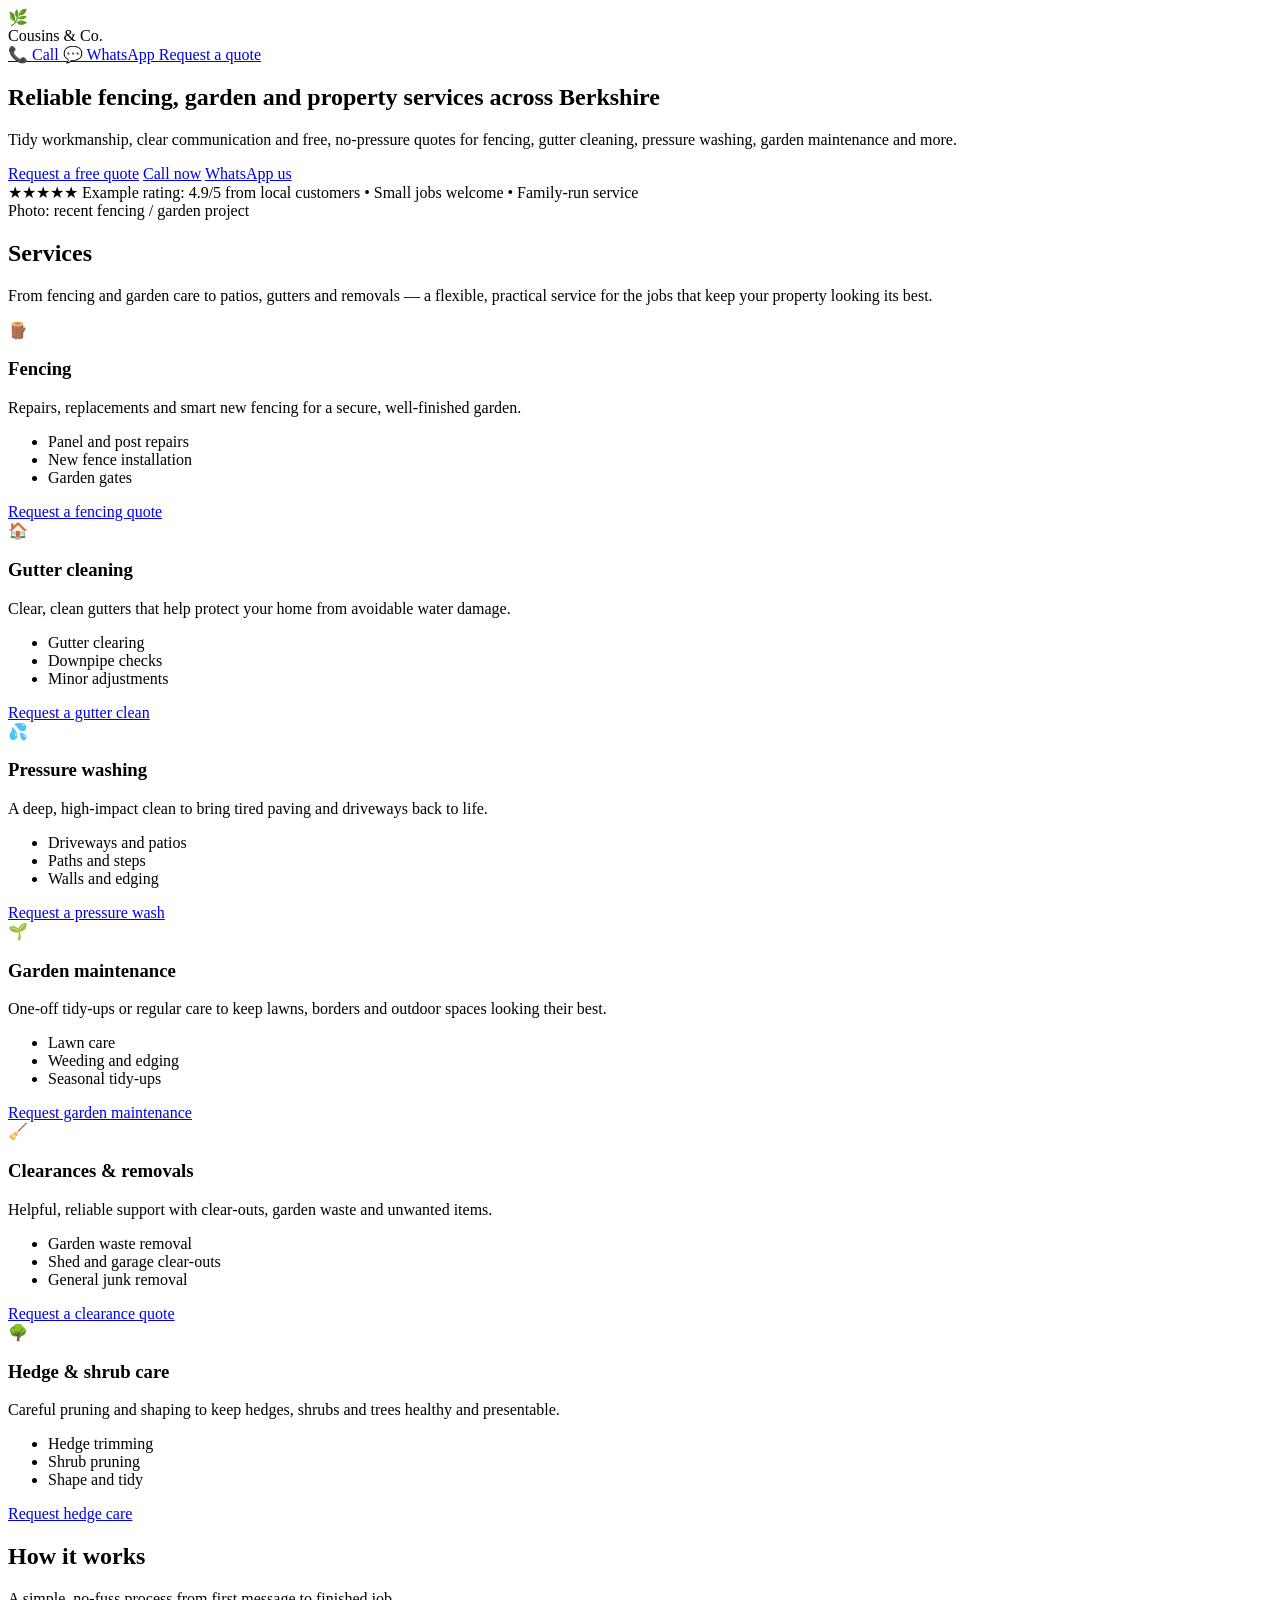
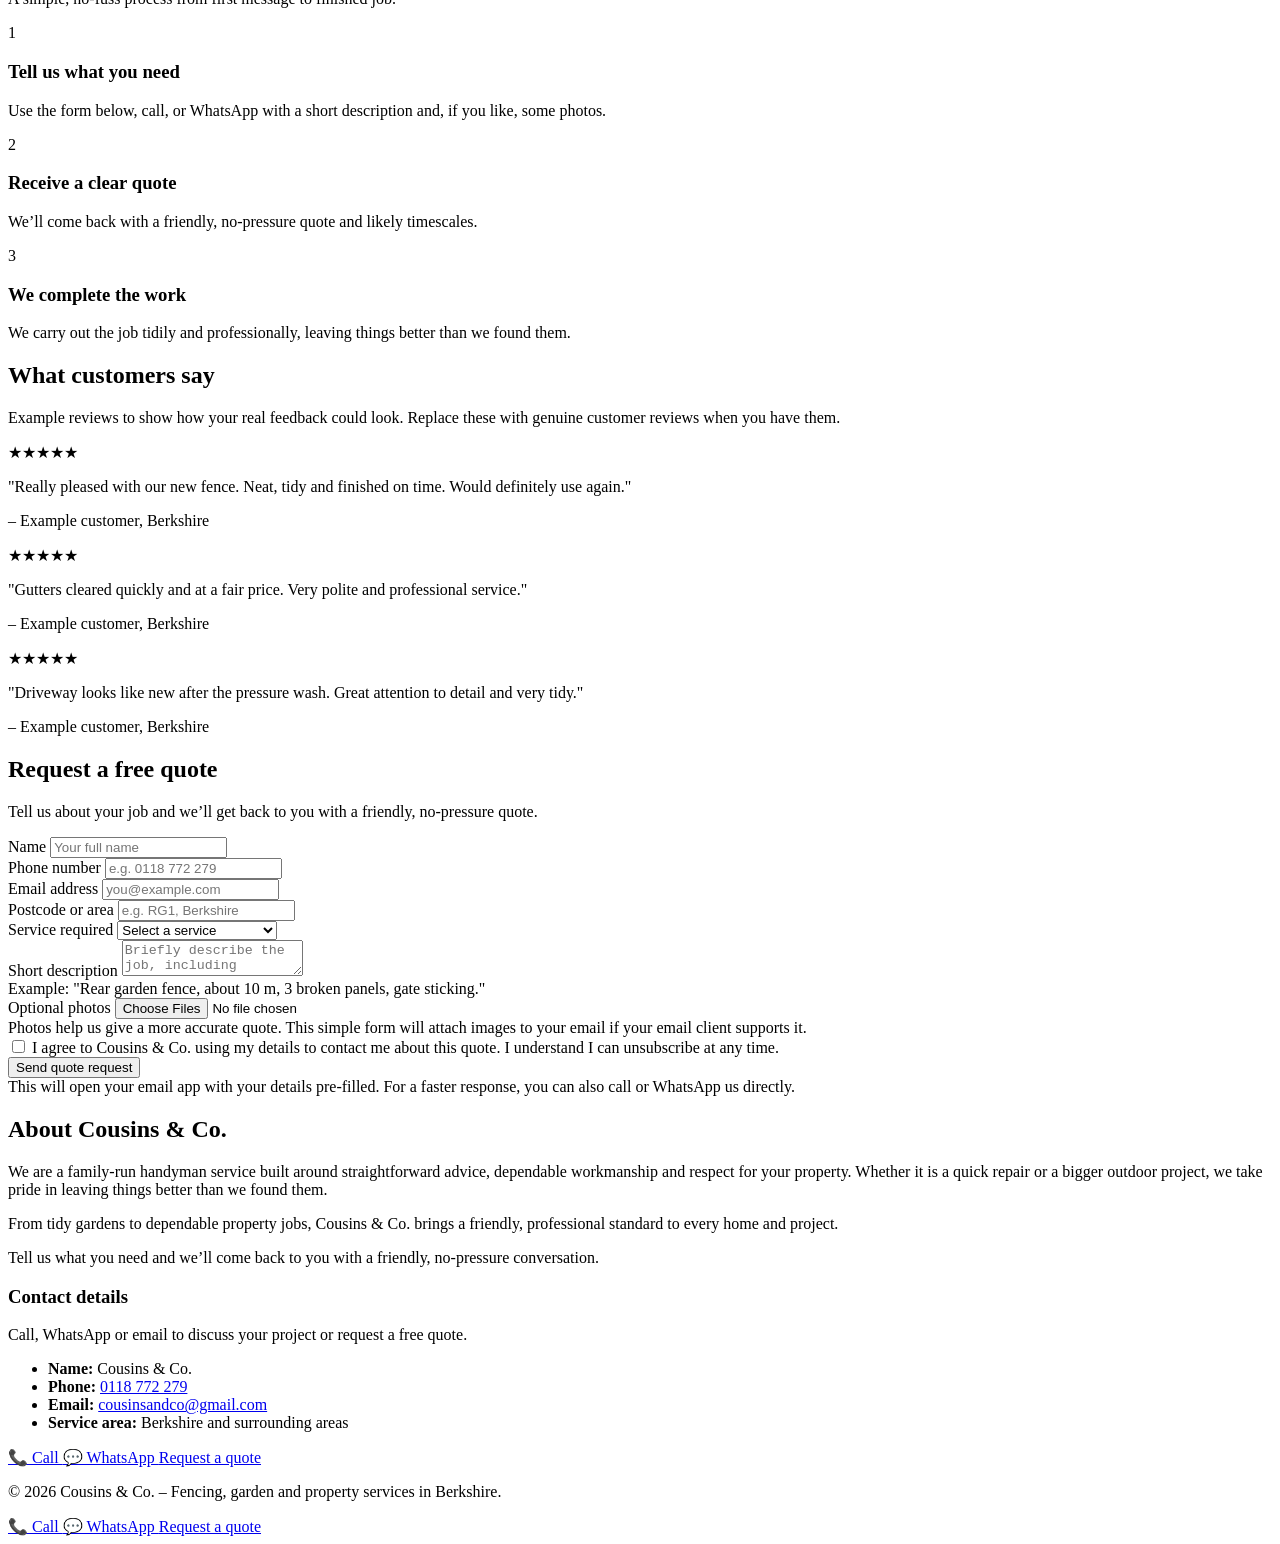
==== commit 780b05fa: "Rename index (2).html to index.html" ====
--- a/index.html
+++ b/index.html
@@ -40,6 +40,8 @@
 
   <!-- Hero -->
   <section class="hero">
+    <div class="tree-decor tree-left" aria-hidden="true"></div>
+    <div class="tree-decor tree-right" aria-hidden="true"></div>
     <div class="container hero-inner">
       <div>
         <h1>Reliable fencing, garden and property services across Berkshire</h1>
@@ -69,9 +71,8 @@
         </div>
       </div>
       <div>
-        <!-- Optional: add an image here later -->
         <div class="hero-image-placeholder">
-          Photo: recent fencing / garden project
+          <span>Photo: recent fencing / garden project</span>
         </div>
       </div>
     </div>
@@ -88,87 +89,117 @@
 
       <div class="services-grid">
         <article class="service-card">
-          <h3>Fencing</h3>
-          <p>
-            Repairs, replacements and smart new fencing for a secure, well‑finished
-            garden.
-          </p>
-          <ul>
-            <li>Panel and post repairs</li>
-            <li>New fence installation</li>
-            <li>Garden gates</li>
-          </ul>
-          <a href="#quote">Request a fencing quote</a>
+          <div class="service-media fencing">
+            <span class="service-media-icon" aria-hidden="true">🪵</span>
+          </div>
+          <div class="service-card-body">
+            <h3>Fencing</h3>
+            <p>
+              Repairs, replacements and smart new fencing for a secure,
+              well‑finished garden.
+            </p>
+            <ul>
+              <li>Panel and post repairs</li>
+              <li>New fence installation</li>
+              <li>Garden gates</li>
+            </ul>
+            <a href="#quote">Request a fencing quote</a>
+          </div>
         </article>
 
         <article class="service-card">
-          <h3>Gutter cleaning</h3>
-          <p>
-            Clear, clean gutters that help protect your home from avoidable water
-            damage.
-          </p>
-          <ul>
-            <li>Gutter clearing</li>
-            <li>Downpipe checks</li>
-            <li>Minor adjustments</li>
-          </ul>
-          <a href="#quote">Request a gutter clean</a>
+          <div class="service-media gutters">
+            <span class="service-media-icon" aria-hidden="true">🏠</span>
+          </div>
+          <div class="service-card-body">
+            <h3>Gutter cleaning</h3>
+            <p>
+              Clear, clean gutters that help protect your home from avoidable
+              water damage.
+            </p>
+            <ul>
+              <li>Gutter clearing</li>
+              <li>Downpipe checks</li>
+              <li>Minor adjustments</li>
+            </ul>
+            <a href="#quote">Request a gutter clean</a>
+          </div>
         </article>
 
         <article class="service-card">
-          <h3>Pressure washing</h3>
-          <p>
-            A deep, high‑impact clean to bring tired paving and driveways back to
-            life.
-          </p>
-          <ul>
-            <li>Driveways and patios</li>
-            <li>Paths and steps</li>
-            <li>Walls and edging</li>
-          </ul>
-          <a href="#quote">Request a pressure wash</a>
+          <div class="service-media pressure-washing">
+            <span class="service-media-icon" aria-hidden="true">💦</span>
+          </div>
+          <div class="service-card-body">
+            <h3>Pressure washing</h3>
+            <p>
+              A deep, high‑impact clean to bring tired paving and driveways back
+              to life.
+            </p>
+            <ul>
+              <li>Driveways and patios</li>
+              <li>Paths and steps</li>
+              <li>Walls and edging</li>
+            </ul>
+            <a href="#quote">Request a pressure wash</a>
+          </div>
         </article>
 
         <article class="service-card">
-          <h3>Garden maintenance</h3>
-          <p>
-            One‑off tidy‑ups or regular care to keep lawns, borders and outdoor
-            spaces looking their best.
-          </p>
-          <ul>
-            <li>Lawn care</li>
-            <li>Weeding and edging</li>
-            <li>Seasonal tidy‑ups</li>
-          </ul>
-          <a href="#quote">Request garden maintenance</a>
+          <div class="service-media garden-maintenance">
+            <span class="service-media-icon" aria-hidden="true">🌱</span>
+          </div>
+          <div class="service-card-body">
+            <h3>Garden maintenance</h3>
+            <p>
+              One‑off tidy‑ups or regular care to keep lawns, borders and outdoor
+              spaces looking their best.
+            </p>
+            <ul>
+              <li>Lawn care</li>
+              <li>Weeding and edging</li>
+              <li>Seasonal tidy‑ups</li>
+            </ul>
+            <a href="#quote">Request garden maintenance</a>
+          </div>
         </article>
 
         <article class="service-card">
-          <h3>Clearances & removals</h3>
-          <p>
-            Helpful, reliable support with clear‑outs, garden waste and unwanted
-            items.
-          </p>
-          <ul>
-            <li>Garden waste removal</li>
-            <li>Shed and garage clear‑outs</li>
-            <li>General junk removal</li>
-          </ul>
-          <a href="#quote">Request a clearance quote</a>
+          <div class="service-media clearances">
+            <span class="service-media-icon" aria-hidden="true">🧹</span>
+          </div>
+          <div class="service-card-body">
+            <h3>Clearances & removals</h3>
+            <p>
+              Helpful, reliable support with clear‑outs, garden waste and
+              unwanted items.
+            </p>
+            <ul>
+              <li>Garden waste removal</li>
+              <li>Shed and garage clear‑outs</li>
+              <li>General junk removal</li>
+            </ul>
+            <a href="#quote">Request a clearance quote</a>
+          </div>
         </article>
 
         <article class="service-card">
-          <h3>Hedge & shrub care</h3>
-          <p>
-            Careful pruning and shaping to keep hedges, shrubs and trees healthy
-            and presentable.
-          </p>
-          <ul>
-            <li>Hedge trimming</li>
-            <li>Shrub pruning</li>
-            <li>Shape and tidy</li>
-          </ul>
-          <a href="#quote">Request hedge care</a>
+          <div class="service-media hedge-care">
+            <span class="service-media-icon" aria-hidden="true">🌳</span>
+          </div>
+          <div class="service-card-body">
+            <h3>Hedge & shrub care</h3>
+            <p>
+              Careful pruning and shaping to keep hedges, shrubs and trees
+              healthy and presentable.
+            </p>
+            <ul>
+              <li>Hedge trimming</li>
+              <li>Shrub pruning</li>
+              <li>Shape and tidy</li>
+            </ul>
+            <a href="#quote">Request hedge care</a>
+          </div>
         </article>
       </div>
     </div>
@@ -176,6 +207,7 @@
 
   <!-- How it works -->
   <section class="section section-alt">
+    <div class="tree-decor" style="top: -20px; right: -30px; transform: rotate(20deg);" aria-hidden="true"></div>
     <div class="container">
       <h2>How it works</h2>
       <p class="section-intro">
@@ -251,6 +283,7 @@
 
   <!-- Quote form -->
   <section id="quote" class="section quote-section">
+    <div class="tree-decor" aria-hidden="true"></div>
     <div class="container">
       <h2>Request a free quote</h2>
       <p class="section-intro">
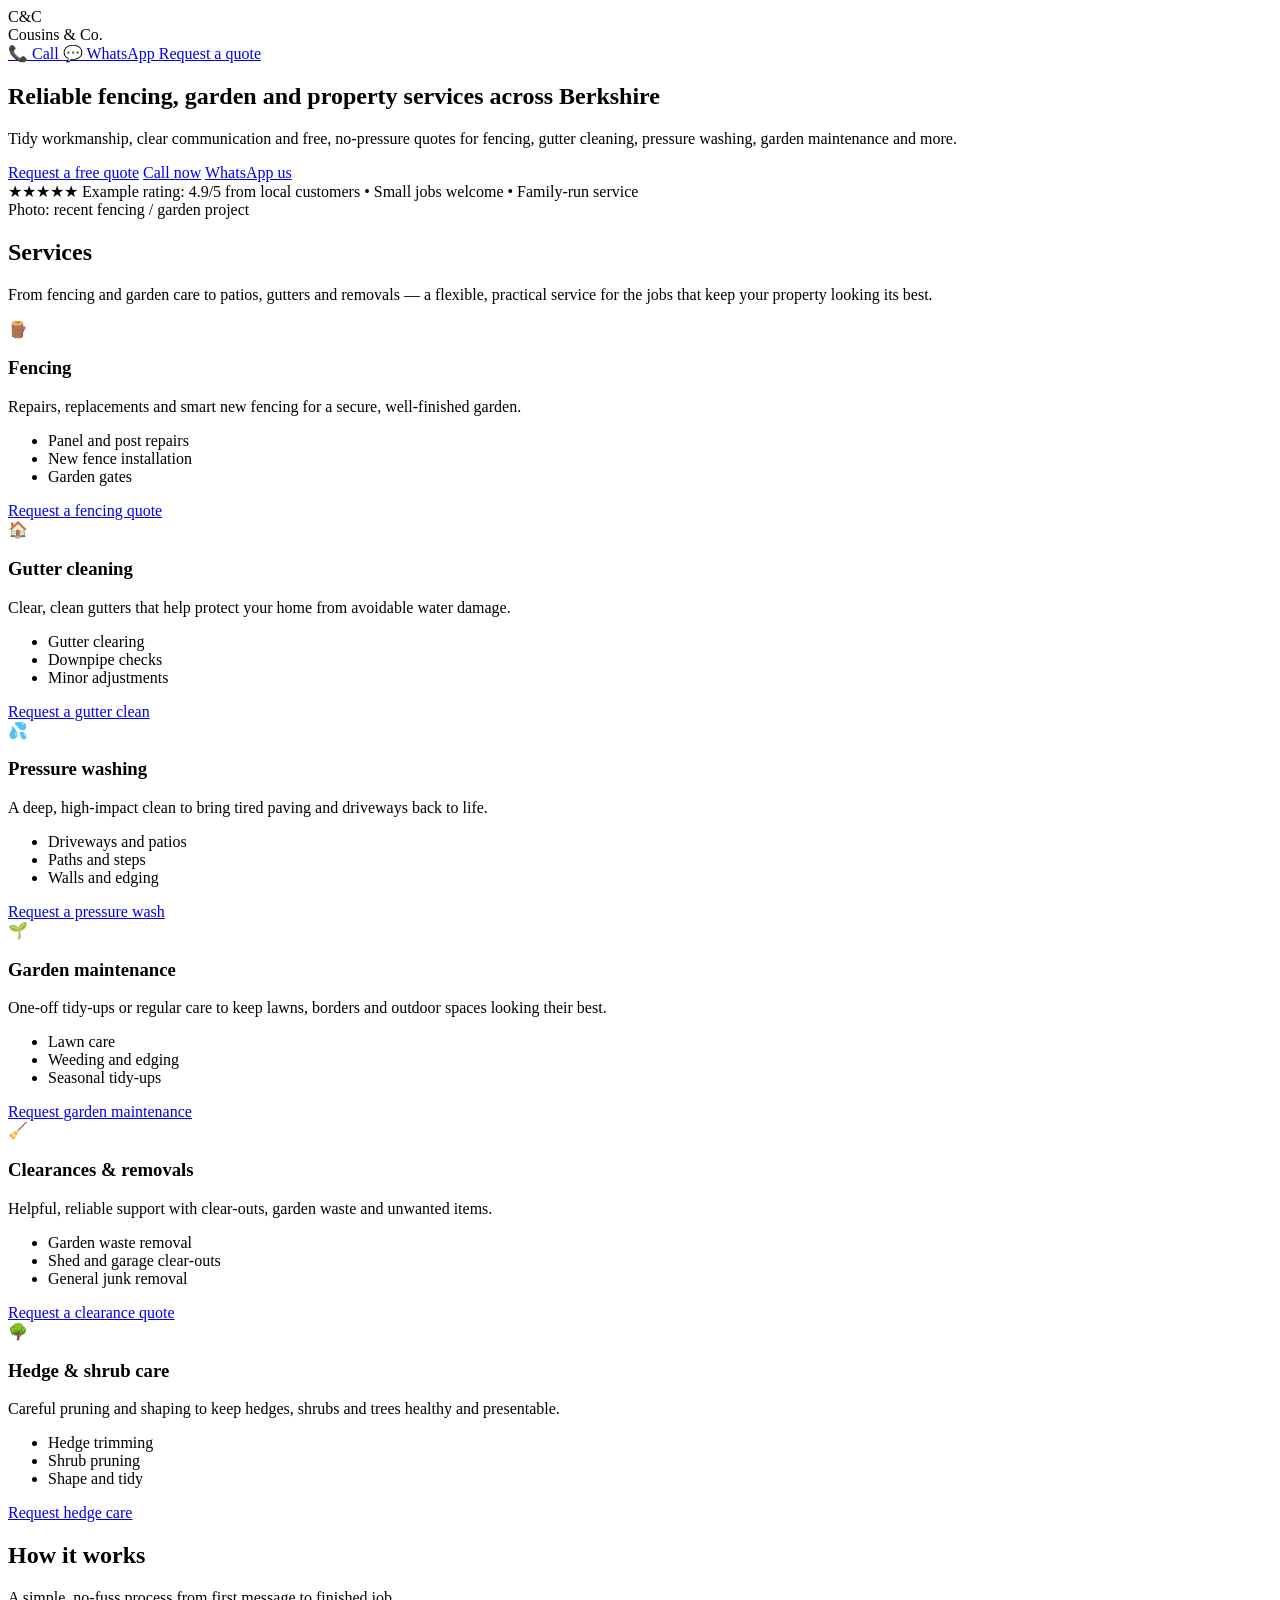
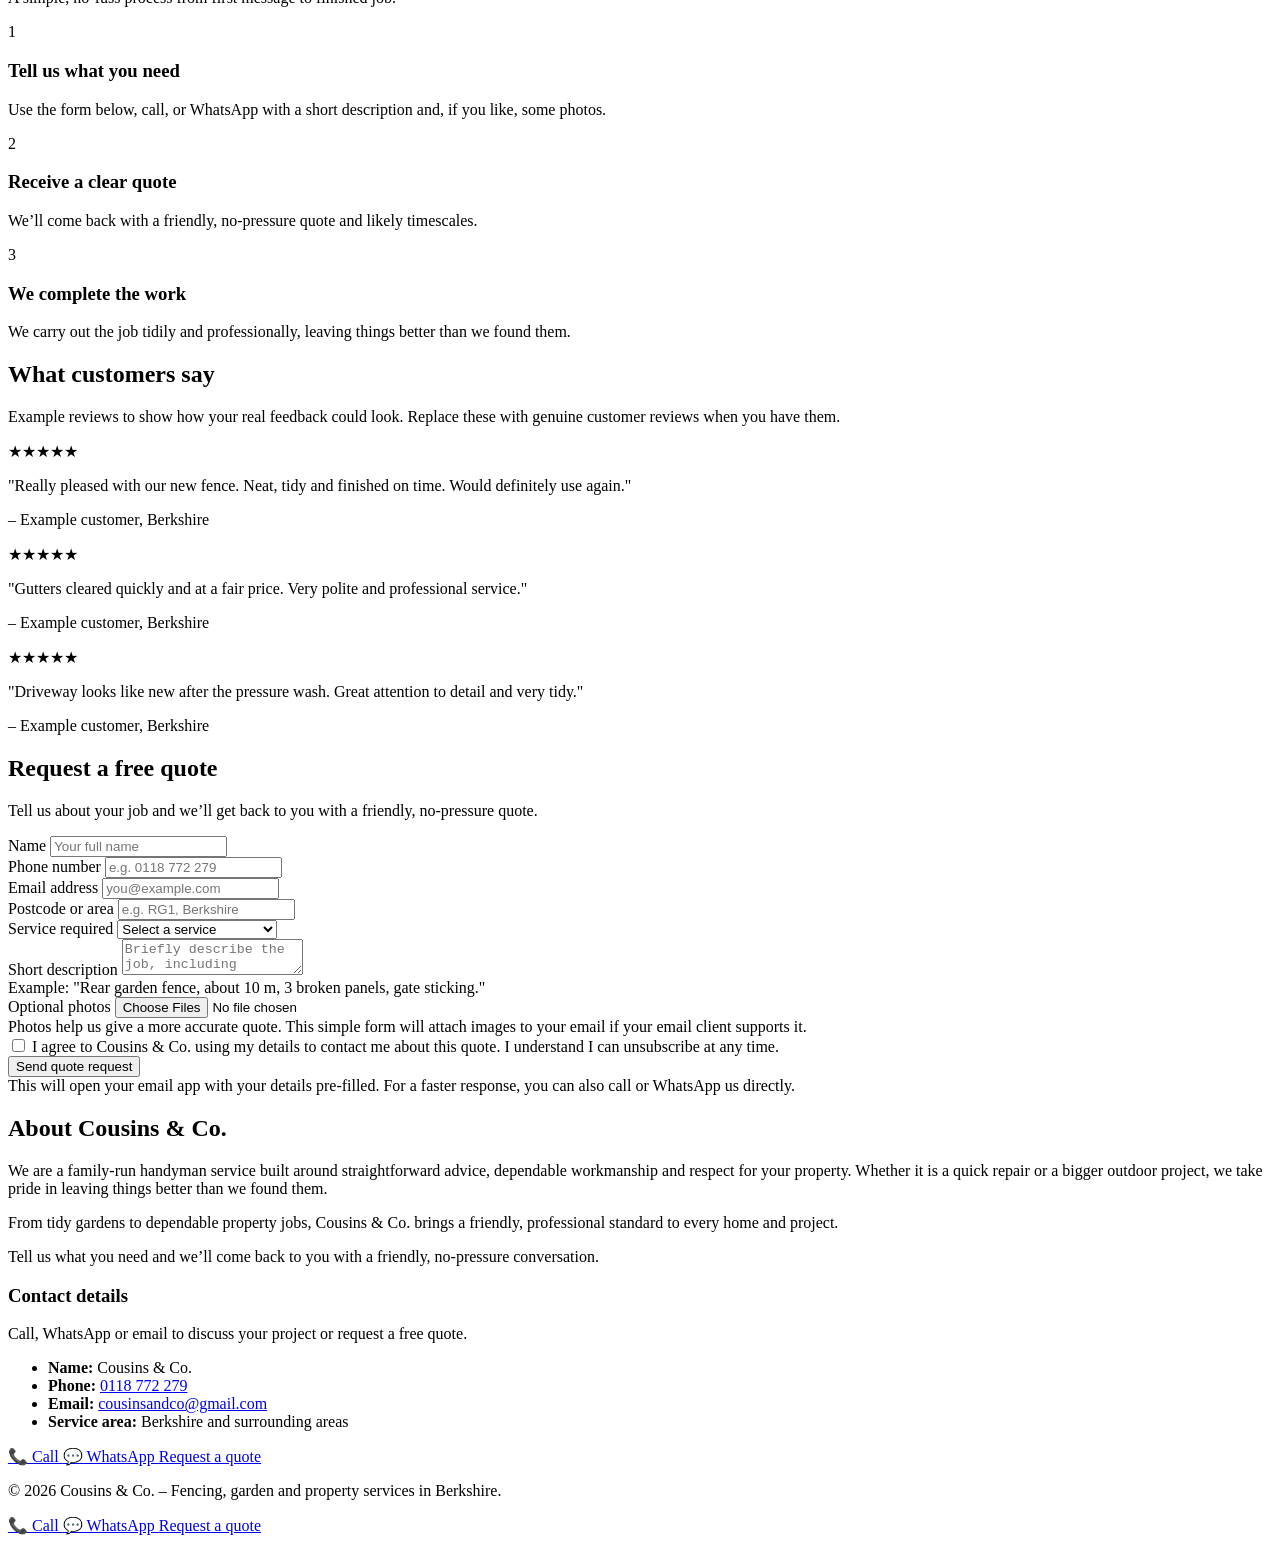
==== commit f425eb57: "Rename index (3).html to index.html" ====
--- a/index.html
+++ b/index.html
@@ -16,8 +16,14 @@
   <header>
     <div class="container header-inner">
       <div class="brand">
-        <div class="brand-logo" aria-hidden="true">🌿</div>
-        <span>Cousins & Co.</span>
+        <img
+          src="logo.png"
+          alt="Cousins & Co. logo"
+          class="brand-logo-img"
+          onerror="this.style.display='none'; document.getElementById('brand-fallback').style.display='grid';"
+        />
+        <div class="brand-logo brand-logo-fallback" id="brand-fallback" aria-hidden="true">C&amp;C</div>
+        <span class="brand-name">Cousins &amp; Co.</span>
       </div>
       <div class="contact-links">
         <a class="btn btn-outline btn-sm" href="tel:+44118772279">
